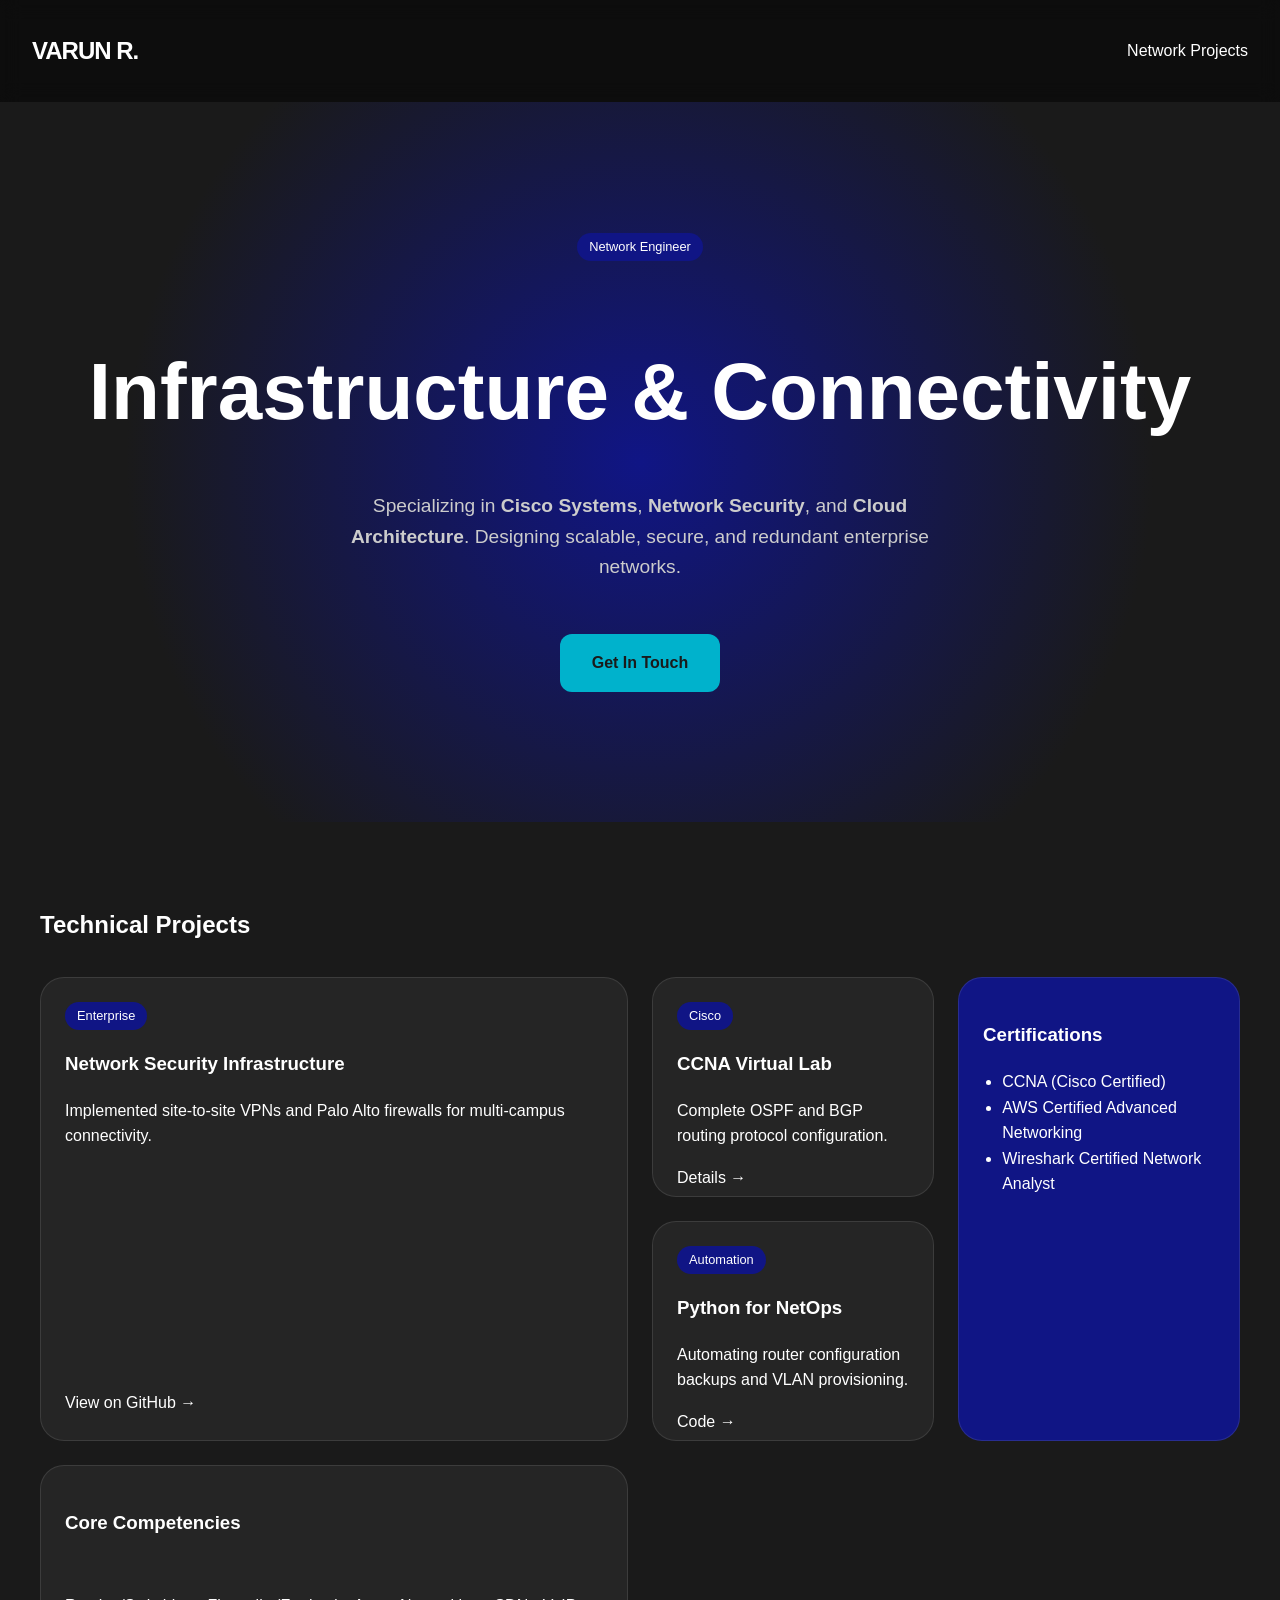
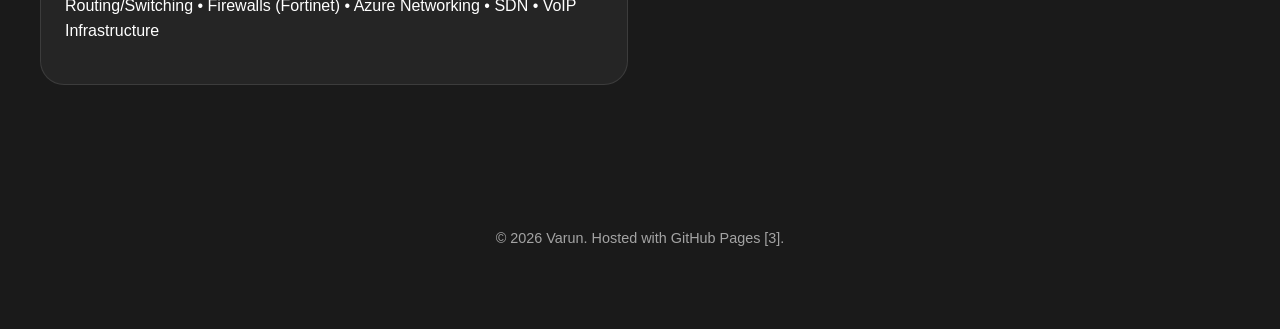
==== index.html @ aebe74b0 "Revamp index.html with optimized layout and styles Refactor index.html for improved structure and st" ====
<!DOCTYPE html>
<html lang="en">
<head>
    <meta charset="UTF-8">
    <meta name="viewport" content="width=device-width, initial-scale=1.0">
    <title>Varun | Network Engineer Portfolio</title>
    <!-- Speed Optimization: CSS is inlined for mandatory sub-2-second loading [5] -->
    <style>
        /* 60-30-10 Rule Implementation [6, 7] */
        :root {
            --primary-bg: #1a1a1a;    /* 60% Base: Dark Charcoal Gray [7] */
            --secondary-ui: #101585;  /* 30% Structural: Professional Navy Blue [8] */
            --accent-color: #00b2cc;  /* 10% Accent: Electric Teal [9] */
            --text-main: #ffffff;
            --glass-effect: rgba(255, 255, 255, 0.05);
        }

        body {
            margin: 0;
            font-family: 'Inter', -apple-system, sans-serif; /* Expressive Minimalism [10] */
            background-color: var(--primary-bg);
            color: var(--text-main);
            line-height: 1.6;
        }

        /* Identity Block & Navigation [11, 12] */
        header {
            padding: 2rem;
            display: flex;
            justify-content: space-between;
            align-items: center;
            background: rgba(0,0,0,0.5);
            backdrop-filter: blur(10px); /* Glassmorphism Effect [10] */
            position: sticky;
            top: 0;
            z-index: 1000;
        }

        .logo { font-weight: 800; font-size: 1.5rem; letter-spacing: -1px; }

        /* Full Height Homepage Hero [12, 13] */
        .hero {
            height: 80vh;
            display: flex;
            flex-direction: column;
            justify-content: center;
            align-items: center;
            text-align: center;
            padding: 0 1rem;
            background: radial-gradient(circle at center, #101585 0%, #1a1a1a 70%); /* Depth & Volume [14] */
        }

        .hero h1 { 
            font-size: clamp(2.5rem, 8vw, 5rem); /* Fluid Typography [15] */
            margin-bottom: 1rem;
        }

        .hero p { 
            font-size: 1.2rem; 
            color: #ccc; 
            max-width: 600px;
        }

        /* Bento Grid Section [10, 16] */
        .projects-section { padding: 4rem 2rem; max-width: 1200px; margin: auto; }
        
        .bento-grid {
            display: grid;
            grid-template-columns: repeat(4, 1fr); /* Grid System [13, 17] */
            grid-auto-rows: 220px;
            gap: 1.5rem; /* White Space Breathing Room [18] */
        }

        .bento-card {
            background: var(--glass-effect);
            border: 1px solid rgba(255,255,255,0.1);
            border-radius: 24px; /* Rounded Corners for 2026 Style [19, 20] */
            padding: 1.5rem;
            transition: all 0.3s ease; /* Micro-Animations [13] */
            display: flex;
            flex-direction: column;
            justify-content: space-between;
            text-decoration: none;
            color: inherit;
        }

        .bento-card:hover {
            transform: translateY(-10px); /* Hover Polish [21] */
            border-color: var(--accent-color);
            background: rgba(255,255,255,0.1);
        }

        /* Responsive Spanning Logic [22] */
        .large { grid-column: span 2; grid-row: span 2; }
        .tall { grid-row: span 2; }

        .tag {
            background: var(--secondary-ui);
            color: white;
            padding: 4px 12px;
            border-radius: 50px;
            font-size: 0.8rem;
            width: fit-content;
        }

        .btn-accent {
            margin-top: 2rem;
            background: var(--accent-color);
            color: var(--primary-bg);
            padding: 1rem 2rem;
            border-radius: 12px;
            text-decoration: none;
            font-weight: bold;
        }

        /* Responsive: Stacks on mobile [22, 23] */
        @media (max-width: 900px) {
            .bento-grid { grid-template-columns: repeat(2, 1fr); }
        }
        @media (max-width: 600px) {
            .bento-grid { grid-template-columns: 1fr; grid-auto-rows: auto; }
            .large, .tall { grid-column: span 1; grid-row: span 1; }
        }
    </style>
</head>
<body>

    <header>
        <div class="logo">VARUN R.</div>
        <nav>
            <!-- Descriptive Link Text for SEO [24, 25] -->
            <a href="#projects" style="color: white; text-decoration: none;">Network Projects</a>
        </nav>
    </header>

    <section class="hero">
        <div class="tag">Network Engineer</div>
        <h1>Infrastructure & Connectivity</h1>
        <p>Specializing in <strong>Cisco Systems</strong>, <strong>Network Security</strong>, and <strong>Cloud Architecture</strong>. Designing scalable, secure, and redundant enterprise networks.</p>
        <a href="mailto:your-email@example.com" class="btn-accent">Get In Touch</a>
    </section>

    <section class="projects-section" id="projects">
        <h2 style="margin-bottom: 2rem;">Technical Projects</h2>
        <div class="bento-grid">
            
            <!-- Large Hero Card: Most Important Work [26] -->
            <a href="https://github.com/Varun-r19" class="bento-card large">
                <div>
                    <div class="tag">Enterprise</div>
                    <h3>Network Security Infrastructure</h3>
                    <p>Implemented site-to-site VPNs and Palo Alto firewalls for multi-campus connectivity.</p>
                </div>
                <span>View on GitHub &rarr;</span>
            </a>

            <!-- Standard Card -->
            <a href="https://github.com/Varun-r19" class="bento-card">
                <div>
                    <div class="tag">Cisco</div>
                    <h3>CCNA Virtual Lab</h3>
                    <p>Complete OSPF and BGP routing protocol configuration.</p>
                </div>
                <span>Details &rarr;</span>
            </a>

            <!-- Tall Card: Certifications [27] -->
            <div class="bento-card tall" style="background: var(--secondary-ui);">
                <div>
                    <h3>Certifications</h3>
                    <ul style="padding-left: 1.2rem;">
                        <li>CCNA (Cisco Certified)</li>
                        <li>AWS Certified Advanced Networking</li>
                        <li>Wireshark Certified Network Analyst</li>
                    </ul>
                </div>
            </div>

            <!-- Standard Card -->
            <a href="https://github.com/Varun-r19" class="bento-card">
                <div>
                    <div class="tag">Automation</div>
                    <h3>Python for NetOps</h3>
                    <p>Automating router configuration backups and VLAN provisioning.</p>
                </div>
                <span>Code &rarr;</span>
            </a>

            <!-- Small Card -->
            <div class="bento-card" style="grid-column: span 2;">
                <h3>Core Competencies</h3>
                <p>Routing/Switching • Firewalls (Fortinet) • Azure Networking • SDN • VoIP Infrastructure</p>
            </div>

        </div>
    </section>

    <!-- Footer with Copyright and GitHub [28] -->
    <footer style="text-align: center; padding: 4rem; opacity: 0.6; font-size: 0.9rem;">
        <p>&copy; 2026 Varun. Hosted with GitHub Pages [3].</p>
    </footer>

</body>
</html>
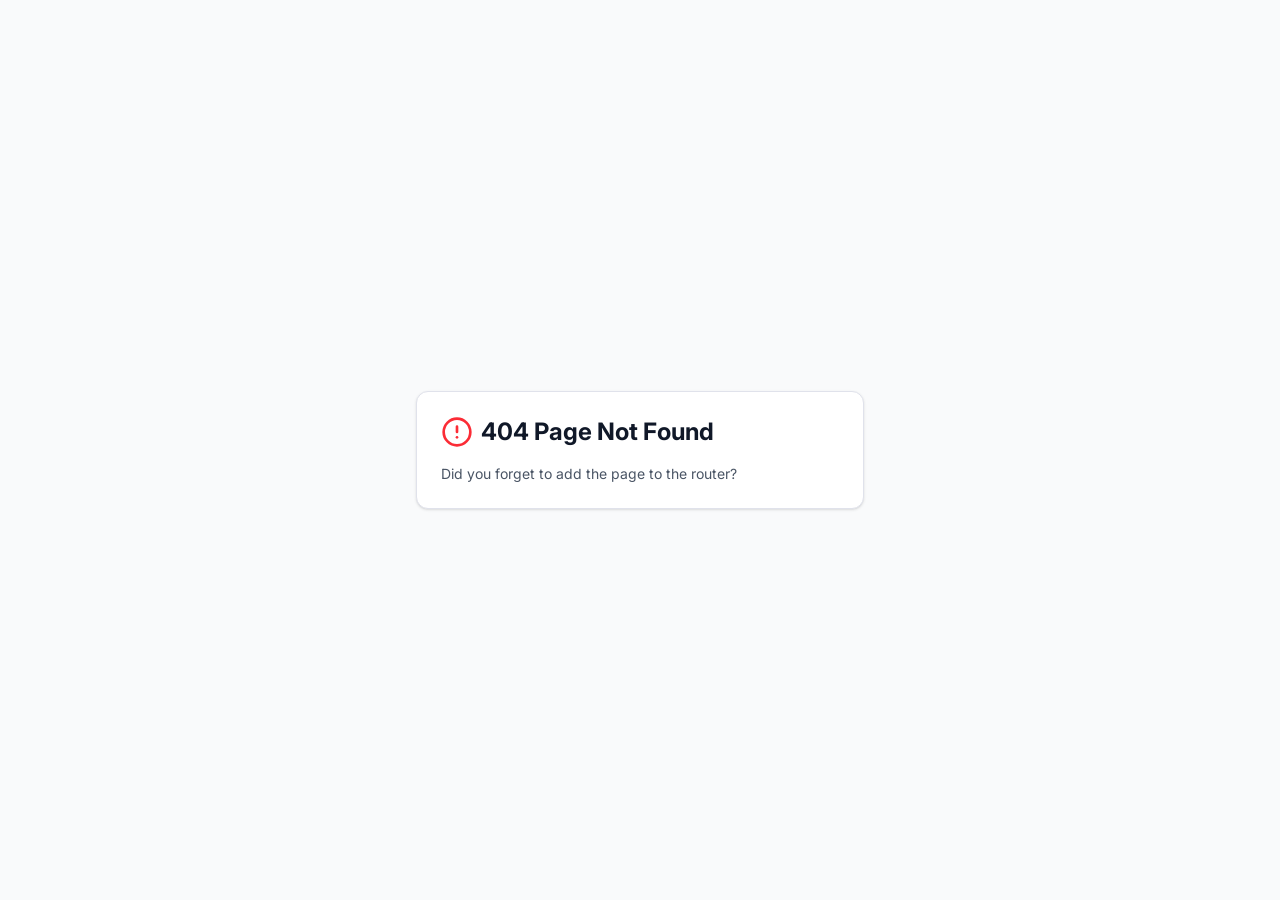
==== commit 11ae5a23: "Add files via upload" ====
--- a/index.html
+++ b/index.html
@@ -1,204 +1,25 @@
 <!DOCTYPE html>
 <html lang="en">
-<head>
-    <meta charset="UTF-8">
-    <meta name="viewport" content="width=device-width, initial-scale=1.0">
-    <title>Varun | Network Engineer Portfolio</title>
-    <!-- Speed Optimization: CSS is inlined for mandatory sub-2-second loading [5] -->
-    <style>
-        /* 60-30-10 Rule Implementation [6, 7] */
-        :root {
-            --primary-bg: #1a1a1a;    /* 60% Base: Dark Charcoal Gray [7] */
-            --secondary-ui: #101585;  /* 30% Structural: Professional Navy Blue [8] */
-            --accent-color: #00b2cc;  /* 10% Accent: Electric Teal [9] */
-            --text-main: #ffffff;
-            --glass-effect: rgba(255, 255, 255, 0.05);
-        }
-
-        body {
-            margin: 0;
-            font-family: 'Inter', -apple-system, sans-serif; /* Expressive Minimalism [10] */
-            background-color: var(--primary-bg);
-            color: var(--text-main);
-            line-height: 1.6;
-        }
-
-        /* Identity Block & Navigation [11, 12] */
-        header {
-            padding: 2rem;
-            display: flex;
-            justify-content: space-between;
-            align-items: center;
-            background: rgba(0,0,0,0.5);
-            backdrop-filter: blur(10px); /* Glassmorphism Effect [10] */
-            position: sticky;
-            top: 0;
-            z-index: 1000;
-        }
-
-        .logo { font-weight: 800; font-size: 1.5rem; letter-spacing: -1px; }
-
-        /* Full Height Homepage Hero [12, 13] */
-        .hero {
-            height: 80vh;
-            display: flex;
-            flex-direction: column;
-            justify-content: center;
-            align-items: center;
-            text-align: center;
-            padding: 0 1rem;
-            background: radial-gradient(circle at center, #101585 0%, #1a1a1a 70%); /* Depth & Volume [14] */
-        }
-
-        .hero h1 { 
-            font-size: clamp(2.5rem, 8vw, 5rem); /* Fluid Typography [15] */
-            margin-bottom: 1rem;
-        }
-
-        .hero p { 
-            font-size: 1.2rem; 
-            color: #ccc; 
-            max-width: 600px;
-        }
-
-        /* Bento Grid Section [10, 16] */
-        .projects-section { padding: 4rem 2rem; max-width: 1200px; margin: auto; }
-        
-        .bento-grid {
-            display: grid;
-            grid-template-columns: repeat(4, 1fr); /* Grid System [13, 17] */
-            grid-auto-rows: 220px;
-            gap: 1.5rem; /* White Space Breathing Room [18] */
-        }
-
-        .bento-card {
-            background: var(--glass-effect);
-            border: 1px solid rgba(255,255,255,0.1);
-            border-radius: 24px; /* Rounded Corners for 2026 Style [19, 20] */
-            padding: 1.5rem;
-            transition: all 0.3s ease; /* Micro-Animations [13] */
-            display: flex;
-            flex-direction: column;
-            justify-content: space-between;
-            text-decoration: none;
-            color: inherit;
-        }
-
-        .bento-card:hover {
-            transform: translateY(-10px); /* Hover Polish [21] */
-            border-color: var(--accent-color);
-            background: rgba(255,255,255,0.1);
-        }
-
-        /* Responsive Spanning Logic [22] */
-        .large { grid-column: span 2; grid-row: span 2; }
-        .tall { grid-row: span 2; }
-
-        .tag {
-            background: var(--secondary-ui);
-            color: white;
-            padding: 4px 12px;
-            border-radius: 50px;
-            font-size: 0.8rem;
-            width: fit-content;
-        }
-
-        .btn-accent {
-            margin-top: 2rem;
-            background: var(--accent-color);
-            color: var(--primary-bg);
-            padding: 1rem 2rem;
-            border-radius: 12px;
-            text-decoration: none;
-            font-weight: bold;
-        }
-
-        /* Responsive: Stacks on mobile [22, 23] */
-        @media (max-width: 900px) {
-            .bento-grid { grid-template-columns: repeat(2, 1fr); }
-        }
-        @media (max-width: 600px) {
-            .bento-grid { grid-template-columns: 1fr; grid-auto-rows: auto; }
-            .large, .tall { grid-column: span 1; grid-row: span 1; }
-        }
-    </style>
-</head>
-<body>
-
-    <header>
-        <div class="logo">VARUN R.</div>
-        <nav>
-            <!-- Descriptive Link Text for SEO [24, 25] -->
-            <a href="#projects" style="color: white; text-decoration: none;">Network Projects</a>
-        </nav>
-    </header>
-
-    <section class="hero">
-        <div class="tag">Network Engineer</div>
-        <h1>Infrastructure & Connectivity</h1>
-        <p>Specializing in <strong>Cisco Systems</strong>, <strong>Network Security</strong>, and <strong>Cloud Architecture</strong>. Designing scalable, secure, and redundant enterprise networks.</p>
-        <a href="mailto:your-email@example.com" class="btn-accent">Get In Touch</a>
-    </section>
-
-    <section class="projects-section" id="projects">
-        <h2 style="margin-bottom: 2rem;">Technical Projects</h2>
-        <div class="bento-grid">
-            
-            <!-- Large Hero Card: Most Important Work [26] -->
-            <a href="https://github.com/Varun-r19" class="bento-card large">
-                <div>
-                    <div class="tag">Enterprise</div>
-                    <h3>Network Security Infrastructure</h3>
-                    <p>Implemented site-to-site VPNs and Palo Alto firewalls for multi-campus connectivity.</p>
-                </div>
-                <span>View on GitHub &rarr;</span>
-            </a>
-
-            <!-- Standard Card -->
-            <a href="https://github.com/Varun-r19" class="bento-card">
-                <div>
-                    <div class="tag">Cisco</div>
-                    <h3>CCNA Virtual Lab</h3>
-                    <p>Complete OSPF and BGP routing protocol configuration.</p>
-                </div>
-                <span>Details &rarr;</span>
-            </a>
-
-            <!-- Tall Card: Certifications [27] -->
-            <div class="bento-card tall" style="background: var(--secondary-ui);">
-                <div>
-                    <h3>Certifications</h3>
-                    <ul style="padding-left: 1.2rem;">
-                        <li>CCNA (Cisco Certified)</li>
-                        <li>AWS Certified Advanced Networking</li>
-                        <li>Wireshark Certified Network Analyst</li>
-                    </ul>
-                </div>
-            </div>
-
-            <!-- Standard Card -->
-            <a href="https://github.com/Varun-r19" class="bento-card">
-                <div>
-                    <div class="tag">Automation</div>
-                    <h3>Python for NetOps</h3>
-                    <p>Automating router configuration backups and VLAN provisioning.</p>
-                </div>
-                <span>Code &rarr;</span>
-            </a>
-
-            <!-- Small Card -->
-            <div class="bento-card" style="grid-column: span 2;">
-                <h3>Core Competencies</h3>
-                <p>Routing/Switching • Firewalls (Fortinet) • Azure Networking • SDN • VoIP Infrastructure</p>
-            </div>
-
-        </div>
-    </section>
-
-    <!-- Footer with Copyright and GitHub [28] -->
-    <footer style="text-align: center; padding: 4rem; opacity: 0.6; font-size: 0.9rem;">
-        <p>&copy; 2026 Varun. Hosted with GitHub Pages [3].</p>
-    </footer>
-
-</body>
+  <head>
+    <meta charset="UTF-8" />
+    <meta name="viewport" content="width=device-width, initial-scale=1.0, maximum-scale=1" />
+    <title>Varun R - Portfolio</title>
+    <meta name="description" content="Varun R - Portfolio — built on Replit. Update this description to reflect the app." />
+    <meta name="robots" content="index, follow" />
+    <meta property="og:title" content="Varun R - Portfolio" />
+    <meta property="og:description" content="Varun R - Portfolio — built on Replit. Update this description to reflect the app." />
+    <meta property="og:type" content="website" />
+    <meta name="twitter:card" content="summary_large_image" />
+    <meta name="twitter:title" content="Varun R - Portfolio" />
+    <meta name="twitter:description" content="Varun R - Portfolio — built on Replit. Update this description to reflect the app." />
+    <link rel="icon" type="image/svg+xml" href="/favicon.svg" />
+    <link rel="preconnect" href="https://fonts.googleapis.com">
+    <link rel="preconnect" href="https://fonts.gstatic.com" crossorigin>
+    <link href="https://fonts.googleapis.com/css2?family=Inter:wght@400;500;600;700&display=swap" rel="stylesheet">
+    <script type="module" crossorigin src="/assets/index-DoRgWYWH.js"></script>
+    <link rel="stylesheet" crossorigin href="/assets/index-vwse1WNl.css">
+  </head>
+  <body>
+    <div id="root"></div>
+  </body>
 </html>
--- a/assets/index-vwse1WNl.css
+++ b/assets/index-vwse1WNl.css
@@ -0,0 +1 @@
+@layer properties{@supports (((-webkit-hyphens:none)) and (not (margin-trim:inline))) or ((-moz-orient:inline) and (not (color:rgb(from red r g b)))){*,:before,:after,::backdrop{--tw-translate-x:0;--tw-translate-y:0;--tw-translate-z:0;--tw-rotate-x:initial;--tw-rotate-y:initial;--tw-rotate-z:initial;--tw-skew-x:initial;--tw-skew-y:initial;--tw-space-y-reverse:0;--tw-space-x-reverse:0;--tw-border-style:solid;--tw-gradient-position:initial;--tw-gradient-from:#0000;--tw-gradient-via:#0000;--tw-gradient-to:#0000;--tw-gradient-stops:initial;--tw-gradient-via-stops:initial;--tw-gradient-from-position:0%;--tw-gradient-via-position:50%;--tw-gradient-to-position:100%;--tw-leading:initial;--tw-font-weight:initial;--tw-tracking:initial;--tw-ordinal:initial;--tw-slashed-zero:initial;--tw-numeric-figure:initial;--tw-numeric-spacing:initial;--tw-numeric-fraction:initial;--tw-shadow:0 0 #0000;--tw-shadow-color:initial;--tw-shadow-alpha:100%;--tw-inset-shadow:0 0 #0000;--tw-inset-shadow-color:initial;--tw-inset-shadow-alpha:100%;--tw-ring-color:initial;--tw-ring-shadow:0 0 #0000;--tw-inset-ring-color:initial;--tw-inset-ring-shadow:0 0 #0000;--tw-ring-inset:initial;--tw-ring-offset-width:0px;--tw-ring-offset-color:#fff;--tw-ring-offset-shadow:0 0 #0000;--tw-outline-style:solid;--tw-blur:initial;--tw-brightness:initial;--tw-contrast:initial;--tw-grayscale:initial;--tw-hue-rotate:initial;--tw-invert:initial;--tw-opacity:initial;--tw-saturate:initial;--tw-sepia:initial;--tw-drop-shadow:initial;--tw-drop-shadow-color:initial;--tw-drop-shadow-alpha:100%;--tw-drop-shadow-size:initial;--tw-backdrop-blur:initial;--tw-backdrop-brightness:initial;--tw-backdrop-contrast:initial;--tw-backdrop-grayscale:initial;--tw-backdrop-hue-rotate:initial;--tw-backdrop-invert:initial;--tw-backdrop-opacity:initial;--tw-backdrop-saturate:initial;--tw-backdrop-sepia:initial;--tw-duration:initial;--tw-ease:initial;--tw-content:"";--tw-animation-delay:0s;--tw-animation-direction:normal;--tw-animation-duration:initial;--tw-animation-fill-mode:none;--tw-animation-iteration-count:1;--tw-enter-blur:0;--tw-enter-opacity:1;--tw-enter-rotate:0;--tw-enter-scale:1;--tw-enter-translate-x:0;--tw-enter-translate-y:0;--tw-exit-blur:0;--tw-exit-opacity:1;--tw-exit-rotate:0;--tw-exit-scale:1;--tw-exit-translate-x:0;--tw-exit-translate-y:0}}}@layer theme{:root,:host{--color-red-50:oklch(97.1% .013 17.38);--color-red-300:oklch(80.8% .114 19.571);--color-red-400:oklch(70.4% .191 22.216);--color-red-500:oklch(63.7% .237 25.331);--color-red-600:oklch(57.7% .245 27.325);--color-gray-50:oklch(98.5% .002 247.839);--color-gray-600:oklch(44.6% .03 256.802);--color-gray-900:oklch(21% .034 264.665);--color-black:#000;--color-white:#fff;--spacing:.25rem;--container-sm:24rem;--container-md:28rem;--container-lg:32rem;--container-2xl:42rem;--container-5xl:64rem;--text-xs:.75rem;--text-xs--line-height:calc(1 / .75);--text-sm:.875rem;--text-sm--line-height:calc(1.25 / .875);--text-base:1rem;--text-base--line-height: 1.5 ;--text-lg:1.125rem;--text-lg--line-height:calc(1.75 / 1.125);--text-xl:1.25rem;--text-xl--line-height:calc(1.75 / 1.25);--text-2xl:1.5rem;--text-2xl--line-height:calc(2 / 1.5);--text-3xl:1.875rem;--text-3xl--line-height: 1.2 ;--text-5xl:3rem;--text-5xl--line-height:1;--text-7xl:4.5rem;--text-7xl--line-height:1;--font-weight-light:300;--font-weight-normal:400;--font-weight-medium:500;--font-weight-semibold:600;--font-weight-bold:700;--tracking-tight:-.025em;--tracking-widest:.1em;--leading-tight:1.25;--leading-snug:1.375;--leading-normal:1.5;--leading-relaxed:1.625;--radius-2xl:1rem;--radius-3xl:1.5rem;--ease-in-out:cubic-bezier(.4, 0, .2, 1);--animate-spin:spin 1s linear infinite;--animate-pulse:pulse 2s cubic-bezier(.4, 0, .6, 1) infinite;--blur-sm:8px;--blur-xl:24px;--blur-2xl:40px;--aspect-video:16 / 9;--default-transition-duration:.15s;--default-transition-timing-function:cubic-bezier(.4, 0, .2, 1);--default-font-family:var(--app-font-sans);--default-mono-font-family:var(--app-font-mono);--color-background:hsl(var(--background));--color-border:hsl(var(--border))}}@layer base{*,:after,:before,::backdrop{box-sizing:border-box;border:0 solid;margin:0;padding:0}::file-selector-button{box-sizing:border-box;border:0 solid;margin:0;padding:0}html,:host{-webkit-text-size-adjust:100%;tab-size:4;line-height:1.5;font-family:var(--default-font-family,ui-sans-serif, system-ui, sans-serif, "Apple Color Emoji", "Segoe UI Emoji", "Segoe UI Symbol", "Noto Color Emoji");font-feature-settings:var(--default-font-feature-settings,normal);font-variation-settings:var(--default-font-variation-settings,normal);-webkit-tap-highlight-color:transparent}hr{height:0;color:inherit;border-top-width:1px}abbr:where([title]){-webkit-text-decoration:underline dotted;text-decoration:underline dotted}h1,h2,h3,h4,h5,h6{font-size:inherit;font-weight:inherit}a{color:inherit;-webkit-text-decoration:inherit;text-decoration:inherit}b,strong{font-weight:bolder}code,kbd,samp,pre{font-family:var(--default-mono-font-family,ui-monospace, SFMono-Regular, Menlo, Monaco, Consolas, "Liberation Mono", "Courier New", monospace);font-feature-settings:var(--default-mono-font-feature-settings,normal);font-variation-settings:var(--default-mono-font-variation-settings,normal);font-size:1em}small{font-size:80%}sub,sup{vertical-align:baseline;font-size:75%;line-height:0;position:relative}sub{bottom:-.25em}sup{top:-.5em}table{text-indent:0;border-color:inherit;border-collapse:collapse}:-moz-focusring{outline:auto}progress{vertical-align:baseline}summary{display:list-item}ol,ul,menu{list-style:none}img,svg,video,canvas,audio,iframe,embed,object{vertical-align:middle;display:block}img,video{max-width:100%;height:auto}button,input,select,optgroup,textarea{font:inherit;font-feature-settings:inherit;font-variation-settings:inherit;letter-spacing:inherit;color:inherit;opacity:1;background-color:#0000;border-radius:0}::file-selector-button{font:inherit;font-feature-settings:inherit;font-variation-settings:inherit;letter-spacing:inherit;color:inherit;opacity:1;background-color:#0000;border-radius:0}:where(select:is([multiple],[size])) optgroup{font-weight:bolder}:where(select:is([multiple],[size])) optgroup option{padding-inline-start:20px}::file-selector-button{margin-inline-end:4px}::placeholder{opacity:1}@supports (not ((-webkit-appearance:-apple-pay-button))) or (contain-intrinsic-size:1px){::placeholder{color:currentColor}@supports (color:color-mix(in lab,red,red)){::placeholder{color:color-mix(in oklab,currentcolor 50%,transparent)}}}textarea{resize:vertical}::-webkit-search-decoration{-webkit-appearance:none}::-webkit-date-and-time-value{min-height:1lh;text-align:inherit}::-webkit-datetime-edit{display:inline-flex}::-webkit-datetime-edit-fields-wrapper{padding:0}::-webkit-datetime-edit{padding-block:0}::-webkit-datetime-edit-year-field{padding-block:0}::-webkit-datetime-edit-month-field{padding-block:0}::-webkit-datetime-edit-day-field{padding-block:0}::-webkit-datetime-edit-hour-field{padding-block:0}::-webkit-datetime-edit-minute-field{padding-block:0}::-webkit-datetime-edit-second-field{padding-block:0}::-webkit-datetime-edit-millisecond-field{padding-block:0}::-webkit-datetime-edit-meridiem-field{padding-block:0}::-webkit-calendar-picker-indicator{line-height:1}:-moz-ui-invalid{box-shadow:none}button,input:where([type=button],[type=reset],[type=submit]){appearance:button}::file-selector-button{appearance:button}::-webkit-inner-spin-button{height:auto}::-webkit-outer-spin-button{height:auto}[hidden]:where(:not([hidden=until-found])){display:none!important}*{border-color:hsl(var(--border))}body{background-color:hsl(var(--background));font-family:var(--app-font-sans);color:hsl(var(--foreground));-webkit-font-smoothing:antialiased;-moz-osx-font-smoothing:grayscale}}@layer components;@layer utilities{.\@container\/field-group{container:field-group/inline-size}.pointer-events-auto{pointer-events:auto}.pointer-events-none{pointer-events:none}.invisible{visibility:hidden}.sr-only{clip-path:inset(50%);white-space:nowrap;border-width:0;width:1px;height:1px;margin:-1px;padding:0;position:absolute;overflow:hidden}.absolute{position:absolute}.fixed{position:fixed}.relative{position:relative}.static{position:static}.inset-0{inset:calc(var(--spacing) * 0)}.inset-x-0{inset-inline:calc(var(--spacing) * 0)}.inset-y-0{inset-block:calc(var(--spacing) * 0)}.-top-12{top:calc(var(--spacing) * -12)}.top-0{top:calc(var(--spacing) * 0)}.top-1\.5{top:calc(var(--spacing) * 1.5)}.top-1\/2{top:50%}.top-2{top:calc(var(--spacing) * 2)}.top-3\.5{top:calc(var(--spacing) * 3.5)}.top-4{top:calc(var(--spacing) * 4)}.top-\[1px\]{top:1px}.top-\[50\%\]{top:50%}.top-\[60\%\]{top:60%}.top-full{top:100%}.-right-12{right:calc(var(--spacing) * -12)}.right-0{right:calc(var(--spacing) * 0)}.right-1{right:calc(var(--spacing) * 1)}.right-2{right:calc(var(--spacing) * 2)}.right-3{right:calc(var(--spacing) * 3)}.right-4{right:calc(var(--spacing) * 4)}.-bottom-12{bottom:calc(var(--spacing) * -12)}.bottom-0{bottom:calc(var(--spacing) * 0)}.-left-12{left:calc(var(--spacing) * -12)}.left-0{left:calc(var(--spacing) * 0)}.left-1\/2{left:50%}.left-2{left:calc(var(--spacing) * 2)}.left-\[50\%\]{left:50%}.z-10{z-index:10}.z-20{z-index:20}.z-50{z-index:50}.z-\[1\]{z-index:1}.z-\[100\]{z-index:100}.order-first{order:-9999}.order-last{order:9999}.\!m-0{margin:calc(var(--spacing) * 0)!important}.-mx-1{margin-inline:calc(var(--spacing) * -1)}.mx-2{margin-inline:calc(var(--spacing) * 2)}.mx-3\.5{margin-inline:calc(var(--spacing) * 3.5)}.mx-4{margin-inline:calc(var(--spacing) * 4)}.mx-auto{margin-inline:auto}.-my-2{margin-block:calc(var(--spacing) * -2)}.my-0{margin-block:calc(var(--spacing) * 0)}.my-0\.5{margin-block:calc(var(--spacing) * .5)}.my-1{margin-block:calc(var(--spacing) * 1)}.-mt-4{margin-top:calc(var(--spacing) * -4)}.mt-1\.5{margin-top:calc(var(--spacing) * 1.5)}.mt-2{margin-top:calc(var(--spacing) * 2)}.mt-4{margin-top:calc(var(--spacing) * 4)}.mt-12{margin-top:calc(var(--spacing) * 12)}.mt-24{margin-top:calc(var(--spacing) * 24)}.mt-auto{margin-top:auto}.mr-2{margin-right:calc(var(--spacing) * 2)}.mb-1{margin-bottom:calc(var(--spacing) * 1)}.mb-2{margin-bottom:calc(var(--spacing) * 2)}.mb-3{margin-bottom:calc(var(--spacing) * 3)}.mb-4{margin-bottom:calc(var(--spacing) * 4)}.mb-6{margin-bottom:calc(var(--spacing) * 6)}.mb-8{margin-bottom:calc(var(--spacing) * 8)}.mb-12{margin-bottom:calc(var(--spacing) * 12)}.-ml-4{margin-left:calc(var(--spacing) * -4)}.ml-1{margin-left:calc(var(--spacing) * 1)}.ml-4{margin-left:calc(var(--spacing) * 4)}.ml-auto{margin-left:auto}.line-clamp-2{-webkit-line-clamp:2;-webkit-box-orient:vertical;display:-webkit-box;overflow:hidden}.block{display:block}.flex{display:flex}.grid{display:grid}.hidden{display:none}.inline-flex{display:inline-flex}.table{display:table}.aspect-square{aspect-ratio:1}.aspect-video{aspect-ratio:var(--aspect-video)}.size-4{width:calc(var(--spacing) * 4);height:calc(var(--spacing) * 4)}.size-6{width:calc(var(--spacing) * 6);height:calc(var(--spacing) * 6)}.size-8{width:calc(var(--spacing) * 8);height:calc(var(--spacing) * 8)}.size-10{width:calc(var(--spacing) * 10);height:calc(var(--spacing) * 10)}.size-\[--cell-size\]{width:--cell-size;height:--cell-size}.h-1{height:calc(var(--spacing) * 1)}.h-1\.5{height:calc(var(--spacing) * 1.5)}.h-2{height:calc(var(--spacing) * 2)}.h-2\.5{height:calc(var(--spacing) * 2.5)}.h-3{height:calc(var(--spacing) * 3)}.h-3\.5{height:calc(var(--spacing) * 3.5)}.h-4{height:calc(var(--spacing) * 4)}.h-5{height:calc(var(--spacing) * 5)}.h-6{height:calc(var(--spacing) * 6)}.h-7{height:calc(var(--spacing) * 7)}.h-8{height:calc(var(--spacing) * 8)}.h-9{height:calc(var(--spacing) * 9)}.h-10{height:calc(var(--spacing) * 10)}.h-12{height:calc(var(--spacing) * 12)}.h-48{height:calc(var(--spacing) * 48)}.h-\[--cell-size\]{height:--cell-size}.h-\[1px\]{height:1px}.h-\[400px\]{height:400px}.h-\[600px\]{height:600px}.h-\[800px\]{height:800px}.h-\[var\(--radix-navigation-menu-viewport-height\)\]{height:var(--radix-navigation-menu-viewport-height)}.h-\[var\(--radix-select-trigger-height\)\]{height:var(--radix-select-trigger-height)}.h-auto{height:auto}.h-full{height:100%}.h-px{height:1px}.h-svh{height:100svh}.max-h-\[--radix-context-menu-content-available-height\]{max-height:--radix-context-menu-content-available-height}.max-h-\[--radix-select-content-available-height\]{max-height:--radix-select-content-available-height}.max-h-\[300px\]{max-height:300px}.max-h-\[var\(--radix-dropdown-menu-content-available-height\)\]{max-height:var(--radix-dropdown-menu-content-available-height)}.max-h-screen{max-height:100vh}.min-h-0{min-height:calc(var(--spacing) * 0)}.min-h-8{min-height:calc(var(--spacing) * 8)}.min-h-9{min-height:calc(var(--spacing) * 9)}.min-h-10{min-height:calc(var(--spacing) * 10)}.min-h-\[60px\]{min-height:60px}.min-h-\[90vh\]{min-height:90vh}.min-h-screen{min-height:100vh}.min-h-svh{min-height:100svh}.w-0{width:calc(var(--spacing) * 0)}.w-1{width:calc(var(--spacing) * 1)}.w-2{width:calc(var(--spacing) * 2)}.w-2\.5{width:calc(var(--spacing) * 2.5)}.w-3{width:calc(var(--spacing) * 3)}.w-3\.5{width:calc(var(--spacing) * 3.5)}.w-3\/4{width:75%}.w-4{width:calc(var(--spacing) * 4)}.w-5{width:calc(var(--spacing) * 5)}.w-5\/6{width:83.3333%}.w-6{width:calc(var(--spacing) * 6)}.w-7{width:calc(var(--spacing) * 7)}.w-8{width:calc(var(--spacing) * 8)}.w-9{width:calc(var(--spacing) * 9)}.w-10{width:calc(var(--spacing) * 10)}.w-12{width:calc(var(--spacing) * 12)}.w-20{width:calc(var(--spacing) * 20)}.w-48{width:calc(var(--spacing) * 48)}.w-64{width:calc(var(--spacing) * 64)}.w-72{width:calc(var(--spacing) * 72)}.w-\[--cell-size\]{width:--cell-size}.w-\[1px\]{width:1px}.w-\[100px\]{width:100px}.w-\[400px\]{width:400px}.w-\[600px\]{width:600px}.w-\[800px\]{width:800px}.w-\[var\(--sidebar-width\)\]{width:var(--sidebar-width)}.w-auto{width:auto}.w-fit{width:fit-content}.w-full{width:100%}.w-max{width:max-content}.w-px{width:1px}.max-w-2xl{max-width:var(--container-2xl)}.max-w-5xl{max-width:var(--container-5xl)}.max-w-\[var\(--skeleton-width\)\]{max-width:var(--skeleton-width)}.max-w-lg{max-width:var(--container-lg)}.max-w-max{max-width:max-content}.max-w-md{max-width:var(--container-md)}.max-w-sm{max-width:var(--container-sm)}.min-w-0{min-width:calc(var(--spacing) * 0)}.min-w-5{min-width:calc(var(--spacing) * 5)}.min-w-8{min-width:calc(var(--spacing) * 8)}.min-w-9{min-width:calc(var(--spacing) * 9)}.min-w-10{min-width:calc(var(--spacing) * 10)}.min-w-\[--cell-size\]{min-width:--cell-size}.min-w-\[8rem\]{min-width:8rem}.min-w-\[12rem\]{min-width:12rem}.min-w-\[var\(--radix-select-trigger-width\)\]{min-width:var(--radix-select-trigger-width)}.flex-1{flex:1}.shrink-0{flex-shrink:0}.grow{flex-grow:1}.grow-0{flex-grow:0}.basis-full{flex-basis:100%}.caption-bottom{caption-side:bottom}.border-collapse{border-collapse:collapse}.origin-\[--radix-context-menu-content-transform-origin\]{transform-origin:--radix-context-menu-content-transform-origin}.origin-\[--radix-dropdown-menu-content-transform-origin\]{transform-origin:--radix-dropdown-menu-content-transform-origin}.origin-\[--radix-hover-card-content-transform-origin\]{transform-origin:--radix-hover-card-content-transform-origin}.origin-\[--radix-menubar-content-transform-origin\]{transform-origin:--radix-menubar-content-transform-origin}.origin-\[--radix-popover-content-transform-origin\]{transform-origin:--radix-popover-content-transform-origin}.origin-\[--radix-select-content-transform-origin\]{transform-origin:--radix-select-content-transform-origin}.origin-\[--radix-tooltip-content-transform-origin\]{transform-origin:--radix-tooltip-content-transform-origin}.-translate-x-1\/2{--tw-translate-x: -50% ;translate:var(--tw-translate-x) var(--tw-translate-y)}.-translate-x-px{--tw-translate-x:-1px;translate:var(--tw-translate-x) var(--tw-translate-y)}.translate-x-\[-50\%\]{--tw-translate-x:-50%;translate:var(--tw-translate-x) var(--tw-translate-y)}.translate-x-px{--tw-translate-x:1px;translate:var(--tw-translate-x) var(--tw-translate-y)}.-translate-y-1\/2{--tw-translate-y: -50% ;translate:var(--tw-translate-x) var(--tw-translate-y)}.translate-y-\[-50\%\]{--tw-translate-y:-50%;translate:var(--tw-translate-x) var(--tw-translate-y)}.rotate-45{rotate:45deg}.rotate-90{rotate:90deg}.transform{transform:var(--tw-rotate-x,) var(--tw-rotate-y,) var(--tw-rotate-z,) var(--tw-skew-x,) var(--tw-skew-y,)}.animate-caret-blink{animation:1.25s ease-out infinite caret-blink}.animate-in{animation:enter var(--tw-animation-duration,var(--tw-duration,.15s))var(--tw-ease,ease)var(--tw-animation-delay,0s)var(--tw-animation-iteration-count,1)var(--tw-animation-direction,normal)var(--tw-animation-fill-mode,none)}.animate-pulse{animation:var(--animate-pulse)}.animate-spin{animation:var(--animate-spin)}.cursor-default{cursor:default}.cursor-pointer{cursor:pointer}.cursor-text{cursor:text}.touch-none{touch-action:none}.resize-none{resize:none}.list-disc{list-style-type:disc}.list-none{list-style-type:none}.grid-cols-1{grid-template-columns:repeat(1,minmax(0,1fr))}.flex-col{flex-direction:column}.flex-col-reverse{flex-direction:column-reverse}.flex-row{flex-direction:row}.flex-wrap{flex-wrap:wrap}.place-content-center{place-content:center}.items-center{align-items:center}.items-end{align-items:flex-end}.items-start{align-items:flex-start}.items-stretch{align-items:stretch}.justify-between{justify-content:space-between}.justify-center{justify-content:center}.justify-start{justify-content:flex-start}.gap-1{gap:calc(var(--spacing) * 1)}.gap-1\.5{gap:calc(var(--spacing) * 1.5)}.gap-2{gap:calc(var(--spacing) * 2)}.gap-2\.5{gap:calc(var(--spacing) * 2.5)}.gap-3{gap:calc(var(--spacing) * 3)}.gap-4{gap:calc(var(--spacing) * 4)}.gap-6{gap:calc(var(--spacing) * 6)}.gap-7{gap:calc(var(--spacing) * 7)}.gap-8{gap:calc(var(--spacing) * 8)}.gap-12{gap:calc(var(--spacing) * 12)}.gap-32{gap:calc(var(--spacing) * 32)}:where(.space-y-1\.5>:not(:last-child)){--tw-space-y-reverse:0;margin-block-start:calc(calc(var(--spacing) * 1.5) * var(--tw-space-y-reverse));margin-block-end:calc(calc(var(--spacing) * 1.5) * calc(1 - var(--tw-space-y-reverse)))}:where(.space-y-2>:not(:last-child)){--tw-space-y-reverse:0;margin-block-start:calc(calc(var(--spacing) * 2) * var(--tw-space-y-reverse));margin-block-end:calc(calc(var(--spacing) * 2) * calc(1 - var(--tw-space-y-reverse)))}:where(.space-x-1>:not(:last-child)){--tw-space-x-reverse:0;margin-inline-start:calc(calc(var(--spacing) * 1) * var(--tw-space-x-reverse));margin-inline-end:calc(calc(var(--spacing) * 1) * calc(1 - var(--tw-space-x-reverse)))}:where(.space-x-4>:not(:last-child)){--tw-space-x-reverse:0;margin-inline-start:calc(calc(var(--spacing) * 4) * var(--tw-space-x-reverse));margin-inline-end:calc(calc(var(--spacing) * 4) * calc(1 - var(--tw-space-x-reverse)))}.self-stretch{align-self:stretch}.overflow-auto{overflow:auto}.overflow-hidden{overflow:hidden}.overflow-x-hidden{overflow-x:hidden}.overflow-y-auto{overflow-y:auto}.rounded-2xl{border-radius:var(--radius-2xl)}.rounded-3xl{border-radius:var(--radius-3xl)}.rounded-\[2px\]{border-radius:2px}.rounded-\[calc\(var\(--radius\)-5px\)\]{border-radius:calc(var(--radius) - 5px)}.rounded-\[inherit\]{border-radius:inherit}.rounded-full{border-radius:3.40282e38px}.rounded-lg{border-radius:var(--radius)}.rounded-md{border-radius:calc(var(--radius) - 2px)}.rounded-none{border-radius:0}.rounded-sm{border-radius:calc(var(--radius) - 4px)}.rounded-xl{border-radius:calc(var(--radius) + 4px)}.rounded-t-\[10px\]{border-top-left-radius:10px;border-top-right-radius:10px}.rounded-l-md{border-top-left-radius:calc(var(--radius) - 2px);border-bottom-left-radius:calc(var(--radius) - 2px)}.rounded-tl-sm{border-top-left-radius:calc(var(--radius) - 4px)}.rounded-r-md{border-top-right-radius:calc(var(--radius) - 2px);border-bottom-right-radius:calc(var(--radius) - 2px)}.border{border-style:var(--tw-border-style);border-width:1px}.border-0{border-style:var(--tw-border-style);border-width:0}.border-2{border-style:var(--tw-border-style);border-width:2px}.border-\[1\.5px\]{border-style:var(--tw-border-style);border-width:1.5px}.border-y{border-block-style:var(--tw-border-style);border-block-width:1px}.border-t{border-top-style:var(--tw-border-style);border-top-width:1px}.border-r{border-right-style:var(--tw-border-style);border-right-width:1px}.border-b{border-bottom-style:var(--tw-border-style);border-bottom-width:1px}.border-l{border-left-style:var(--tw-border-style);border-left-width:1px}.border-dashed{--tw-border-style:dashed;border-style:dashed}.\[border-color\:var\(--badge-outline\)\]{border-color:var(--badge-outline)}.\[border-color\:var\(--button-outline\)\]{border-color:var(--button-outline)}.border-\[--color-border\]{border-color:--color-border}.border-border,.border-border\/50{border-color:hsl(var(--border))}@supports (color:color-mix(in lab,red,red)){.border-border\/50{border-color:color-mix(in oklab,hsl(var(--border)) 50%,transparent)}}.border-destructive{border-color:hsl(var(--destructive))}.border-destructive-border{border-color:var(--destructive-border)}.border-destructive\/20{border-color:hsl(var(--destructive))}@supports (color:color-mix(in lab,red,red)){.border-destructive\/20{border-color:color-mix(in oklab,hsl(var(--destructive)) 20%,transparent)}}.border-destructive\/50{border-color:hsl(var(--destructive))}@supports (color:color-mix(in lab,red,red)){.border-destructive\/50{border-color:color-mix(in oklab,hsl(var(--destructive)) 50%,transparent)}}.border-input{border-color:hsl(var(--input))}.border-primary{border-color:hsl(var(--primary))}.border-primary-border{border-color:var(--primary-border)}.border-primary\/5{border-color:hsl(var(--primary))}@supports (color:color-mix(in lab,red,red)){.border-primary\/5{border-color:color-mix(in oklab,hsl(var(--primary)) 5%,transparent)}}.border-primary\/10{border-color:hsl(var(--primary))}@supports (color:color-mix(in lab,red,red)){.border-primary\/10{border-color:color-mix(in oklab,hsl(var(--primary)) 10%,transparent)}}.border-primary\/20{border-color:hsl(var(--primary))}@supports (color:color-mix(in lab,red,red)){.border-primary\/20{border-color:color-mix(in oklab,hsl(var(--primary)) 20%,transparent)}}.border-primary\/30{border-color:hsl(var(--primary))}@supports (color:color-mix(in lab,red,red)){.border-primary\/30{border-color:color-mix(in oklab,hsl(var(--primary)) 30%,transparent)}}.border-primary\/50{border-color:hsl(var(--primary))}@supports (color:color-mix(in lab,red,red)){.border-primary\/50{border-color:color-mix(in oklab,hsl(var(--primary)) 50%,transparent)}}.border-secondary-border{border-color:var(--secondary-border)}.border-secondary\/20{border-color:hsl(var(--secondary))}@supports (color:color-mix(in lab,red,red)){.border-secondary\/20{border-color:color-mix(in oklab,hsl(var(--secondary)) 20%,transparent)}}.border-secondary\/30{border-color:hsl(var(--secondary))}@supports (color:color-mix(in lab,red,red)){.border-secondary\/30{border-color:color-mix(in oklab,hsl(var(--secondary)) 30%,transparent)}}.border-sidebar-border{border-color:hsl(var(--sidebar-border))}.border-transparent{border-color:#0000}.border-white\/10{border-color:#ffffff1a}@supports (color:color-mix(in lab,red,red)){.border-white\/10{border-color:color-mix(in oklab,var(--color-white) 10%,transparent)}}.border-t-transparent{border-top-color:#0000}.border-l-transparent{border-left-color:#0000}.bg-\[--color-bg\]{background-color:--color-bg}.bg-accent{background-color:hsl(var(--accent))}.bg-background,.bg-background\/40{background-color:hsl(var(--background))}@supports (color:color-mix(in lab,red,red)){.bg-background\/40{background-color:color-mix(in oklab,hsl(var(--background)) 40%,transparent)}}.bg-black\/80{background-color:#000c}@supports (color:color-mix(in lab,red,red)){.bg-black\/80{background-color:color-mix(in oklab,var(--color-black) 80%,transparent)}}.bg-border{background-color:hsl(var(--border))}.bg-card,.bg-card\/50{background-color:hsl(var(--card))}@supports (color:color-mix(in lab,red,red)){.bg-card\/50{background-color:color-mix(in oklab,hsl(var(--card)) 50%,transparent)}}.bg-destructive,.bg-destructive\/5{background-color:hsl(var(--destructive))}@supports (color:color-mix(in lab,red,red)){.bg-destructive\/5{background-color:color-mix(in oklab,hsl(var(--destructive)) 5%,transparent)}}.bg-destructive\/10{background-color:hsl(var(--destructive))}@supports (color:color-mix(in lab,red,red)){.bg-destructive\/10{background-color:color-mix(in oklab,hsl(var(--destructive)) 10%,transparent)}}.bg-foreground{background-color:hsl(var(--foreground))}.bg-gray-50{background-color:var(--color-gray-50)}.bg-input{background-color:hsl(var(--input))}.bg-muted,.bg-muted\/50{background-color:hsl(var(--muted))}@supports (color:color-mix(in lab,red,red)){.bg-muted\/50{background-color:color-mix(in oklab,hsl(var(--muted)) 50%,transparent)}}.bg-popover{background-color:hsl(var(--popover))}.bg-primary,.bg-primary\/5{background-color:hsl(var(--primary))}@supports (color:color-mix(in lab,red,red)){.bg-primary\/5{background-color:color-mix(in oklab,hsl(var(--primary)) 5%,transparent)}}.bg-primary\/10{background-color:hsl(var(--primary))}@supports (color:color-mix(in lab,red,red)){.bg-primary\/10{background-color:color-mix(in oklab,hsl(var(--primary)) 10%,transparent)}}.bg-primary\/20{background-color:hsl(var(--primary))}@supports (color:color-mix(in lab,red,red)){.bg-primary\/20{background-color:color-mix(in oklab,hsl(var(--primary)) 20%,transparent)}}.bg-secondary,.bg-secondary\/5{background-color:hsl(var(--secondary))}@supports (color:color-mix(in lab,red,red)){.bg-secondary\/5{background-color:color-mix(in oklab,hsl(var(--secondary)) 5%,transparent)}}.bg-secondary\/20{background-color:hsl(var(--secondary))}@supports (color:color-mix(in lab,red,red)){.bg-secondary\/20{background-color:color-mix(in oklab,hsl(var(--secondary)) 20%,transparent)}}.bg-sidebar{background-color:hsl(var(--sidebar))}.bg-sidebar-border{background-color:hsl(var(--sidebar-border))}.bg-transparent{background-color:#0000}.bg-gradient-to-br{--tw-gradient-position:to bottom right in oklab;background-image:linear-gradient(var(--tw-gradient-stops))}.bg-gradient-to-tr{--tw-gradient-position:to top right in oklab;background-image:linear-gradient(var(--tw-gradient-stops))}.bg-\[radial-gradient\(circle_at_center\,transparent_30\%\,var\(--color-background\)_70\%\)\]{background-image:radial-gradient(circle at center,transparent 30%,var(--color-background) 70%)}.from-primary\/5{--tw-gradient-from:hsl(var(--primary))}@supports (color:color-mix(in lab,red,red)){.from-primary\/5{--tw-gradient-from:color-mix(in oklab, hsl(var(--primary)) 5%, transparent)}}.from-primary\/5{--tw-gradient-stops:var(--tw-gradient-via-stops,var(--tw-gradient-position), var(--tw-gradient-from) var(--tw-gradient-from-position), var(--tw-gradient-to) var(--tw-gradient-to-position))}.from-primary\/30{--tw-gradient-from:hsl(var(--primary))}@supports (color:color-mix(in lab,red,red)){.from-primary\/30{--tw-gradient-from:color-mix(in oklab, hsl(var(--primary)) 30%, transparent)}}.from-primary\/30{--tw-gradient-stops:var(--tw-gradient-via-stops,var(--tw-gradient-position), var(--tw-gradient-from) var(--tw-gradient-from-position), var(--tw-gradient-to) var(--tw-gradient-to-position))}.to-secondary\/30{--tw-gradient-to:hsl(var(--secondary))}@supports (color:color-mix(in lab,red,red)){.to-secondary\/30{--tw-gradient-to:color-mix(in oklab, hsl(var(--secondary)) 30%, transparent)}}.to-secondary\/30{--tw-gradient-stops:var(--tw-gradient-via-stops,var(--tw-gradient-position), var(--tw-gradient-from) var(--tw-gradient-from-position), var(--tw-gradient-to) var(--tw-gradient-to-position))}.to-transparent{--tw-gradient-to:transparent;--tw-gradient-stops:var(--tw-gradient-via-stops,var(--tw-gradient-position), var(--tw-gradient-from) var(--tw-gradient-from-position), var(--tw-gradient-to) var(--tw-gradient-to-position))}.fill-current{fill:currentColor}.fill-primary{fill:hsl(var(--primary))}.object-cover{object-fit:cover}.p-0{padding:calc(var(--spacing) * 0)}.p-1{padding:calc(var(--spacing) * 1)}.p-2{padding:calc(var(--spacing) * 2)}.p-3{padding:calc(var(--spacing) * 3)}.p-4{padding:calc(var(--spacing) * 4)}.p-6{padding:calc(var(--spacing) * 6)}.p-8{padding:calc(var(--spacing) * 8)}.p-12{padding:calc(var(--spacing) * 12)}.p-\[1px\]{padding:1px}.px-1{padding-inline:calc(var(--spacing) * 1)}.px-1\.5{padding-inline:calc(var(--spacing) * 1.5)}.px-2{padding-inline:calc(var(--spacing) * 2)}.px-2\.5{padding-inline:calc(var(--spacing) * 2.5)}.px-3{padding-inline:calc(var(--spacing) * 3)}.px-4{padding-inline:calc(var(--spacing) * 4)}.px-6{padding-inline:calc(var(--spacing) * 6)}.px-8{padding-inline:calc(var(--spacing) * 8)}.px-\[--cell-size\]{padding-inline:--cell-size}.py-0\.5{padding-block:calc(var(--spacing) * .5)}.py-1{padding-block:calc(var(--spacing) * 1)}.py-1\.5{padding-block:calc(var(--spacing) * 1.5)}.py-2{padding-block:calc(var(--spacing) * 2)}.py-3{padding-block:calc(var(--spacing) * 3)}.py-4{padding-block:calc(var(--spacing) * 4)}.py-6{padding-block:calc(var(--spacing) * 6)}.py-16{padding-block:calc(var(--spacing) * 16)}.pt-0{padding-top:calc(var(--spacing) * 0)}.pt-3{padding-top:calc(var(--spacing) * 3)}.pt-4{padding-top:calc(var(--spacing) * 4)}.pt-6{padding-top:calc(var(--spacing) * 6)}.pt-48{padding-top:calc(var(--spacing) * 48)}.pr-1{padding-right:calc(var(--spacing) * 1)}.pr-2{padding-right:calc(var(--spacing) * 2)}.pr-2\.5{padding-right:calc(var(--spacing) * 2.5)}.pr-3{padding-right:calc(var(--spacing) * 3)}.pr-8{padding-right:calc(var(--spacing) * 8)}.pb-3{padding-bottom:calc(var(--spacing) * 3)}.pb-4{padding-bottom:calc(var(--spacing) * 4)}.pb-32{padding-bottom:calc(var(--spacing) * 32)}.pl-2{padding-left:calc(var(--spacing) * 2)}.pl-2\.5{padding-left:calc(var(--spacing) * 2.5)}.pl-3{padding-left:calc(var(--spacing) * 3)}.pl-4{padding-left:calc(var(--spacing) * 4)}.pl-8{padding-left:calc(var(--spacing) * 8)}.text-center{text-align:center}.text-left{text-align:left}.align-middle{vertical-align:middle}.font-mono{font-family:var(--app-font-mono)}.font-sans{font-family:var(--app-font-sans)}.text-2xl{font-size:var(--text-2xl);line-height:var(--tw-leading,var(--text-2xl--line-height))}.text-3xl{font-size:var(--text-3xl);line-height:var(--tw-leading,var(--text-3xl--line-height))}.text-5xl{font-size:var(--text-5xl);line-height:var(--tw-leading,var(--text-5xl--line-height))}.text-base{font-size:var(--text-base);line-height:var(--tw-leading,var(--text-base--line-height))}.text-lg{font-size:var(--text-lg);line-height:var(--tw-leading,var(--text-lg--line-height))}.text-sm{font-size:var(--text-sm);line-height:var(--tw-leading,var(--text-sm--line-height))}.text-sm\/relaxed{font-size:var(--text-sm);line-height:var(--leading-relaxed)}.text-xl{font-size:var(--text-xl);line-height:var(--tw-leading,var(--text-xl--line-height))}.text-xs{font-size:var(--text-xs);line-height:var(--tw-leading,var(--text-xs--line-height))}.text-\[0\.8rem\]{font-size:.8rem}.leading-none{--tw-leading:1;line-height:1}.leading-normal{--tw-leading:var(--leading-normal);line-height:var(--leading-normal)}.leading-relaxed{--tw-leading:var(--leading-relaxed);line-height:var(--leading-relaxed)}.leading-snug{--tw-leading:var(--leading-snug);line-height:var(--leading-snug)}.leading-tight{--tw-leading:var(--leading-tight);line-height:var(--leading-tight)}.font-bold{--tw-font-weight:var(--font-weight-bold);font-weight:var(--font-weight-bold)}.font-light{--tw-font-weight:var(--font-weight-light);font-weight:var(--font-weight-light)}.font-medium{--tw-font-weight:var(--font-weight-medium);font-weight:var(--font-weight-medium)}.font-normal{--tw-font-weight:var(--font-weight-normal);font-weight:var(--font-weight-normal)}.font-semibold{--tw-font-weight:var(--font-weight-semibold);font-weight:var(--font-weight-semibold)}.tracking-tight{--tw-tracking:var(--tracking-tight);letter-spacing:var(--tracking-tight)}.tracking-widest{--tw-tracking:var(--tracking-widest);letter-spacing:var(--tracking-widest)}.text-balance{text-wrap:balance}.break-words{overflow-wrap:break-word}.whitespace-nowrap{white-space:nowrap}.text-accent-foreground{color:hsl(var(--accent-foreground))}.text-border{color:hsl(var(--border))}.text-card-foreground{color:hsl(var(--card-foreground))}.text-current{color:currentColor}.text-destructive{color:hsl(var(--destructive))}.text-destructive-foreground{color:hsl(var(--destructive-foreground))}.text-foreground,.text-foreground\/50{color:hsl(var(--foreground))}@supports (color:color-mix(in lab,red,red)){.text-foreground\/50{color:color-mix(in oklab,hsl(var(--foreground)) 50%,transparent)}}.text-gray-600{color:var(--color-gray-600)}.text-gray-900{color:var(--color-gray-900)}.text-muted-foreground{color:hsl(var(--muted-foreground))}.text-popover-foreground{color:hsl(var(--popover-foreground))}.text-primary{color:hsl(var(--primary))}.text-primary-foreground{color:hsl(var(--primary-foreground))}.text-primary\/80{color:hsl(var(--primary))}@supports (color:color-mix(in lab,red,red)){.text-primary\/80{color:color-mix(in oklab,hsl(var(--primary)) 80%,transparent)}}.text-red-500{color:var(--color-red-500)}.text-secondary{color:hsl(var(--secondary))}.text-secondary-foreground{color:hsl(var(--secondary-foreground))}.text-secondary\/80{color:hsl(var(--secondary))}@supports (color:color-mix(in lab,red,red)){.text-secondary\/80{color:color-mix(in oklab,hsl(var(--secondary)) 80%,transparent)}}.text-sidebar-foreground,.text-sidebar-foreground\/70{color:hsl(var(--sidebar-foreground))}@supports (color:color-mix(in lab,red,red)){.text-sidebar-foreground\/70{color:color-mix(in oklab,hsl(var(--sidebar-foreground)) 70%,transparent)}}.tabular-nums{--tw-numeric-spacing:tabular-nums;font-variant-numeric:var(--tw-ordinal,) var(--tw-slashed-zero,) var(--tw-numeric-figure,) var(--tw-numeric-spacing,) var(--tw-numeric-fraction,)}.underline-offset-4{text-underline-offset:4px}.opacity-0{opacity:0}.opacity-50{opacity:.5}.opacity-60{opacity:.6}.opacity-70{opacity:.7}.opacity-90{opacity:.9}.shadow{--tw-shadow:0 1px 3px 0 var(--tw-shadow-color,#0000001a), 0 1px 2px -1px var(--tw-shadow-color,#0000001a);box-shadow:var(--tw-inset-shadow),var(--tw-inset-ring-shadow),var(--tw-ring-offset-shadow),var(--tw-ring-shadow),var(--tw-shadow)}.shadow-2xl{--tw-shadow:0 25px 50px -12px var(--tw-shadow-color,#00000040);box-shadow:var(--tw-inset-shadow),var(--tw-inset-ring-shadow),var(--tw-ring-offset-shadow),var(--tw-ring-shadow),var(--tw-shadow)}.shadow-\[0_0_0_1px_hsl\(var\(--sidebar-border\)\)\]{--tw-shadow:0 0 0 1px var(--tw-shadow-color,hsl(var(--sidebar-border)));box-shadow:var(--tw-inset-shadow),var(--tw-inset-ring-shadow),var(--tw-ring-offset-shadow),var(--tw-ring-shadow),var(--tw-shadow)}.shadow-lg{--tw-shadow:0 10px 15px -3px var(--tw-shadow-color,#0000001a), 0 4px 6px -4px var(--tw-shadow-color,#0000001a);box-shadow:var(--tw-inset-shadow),var(--tw-inset-ring-shadow),var(--tw-ring-offset-shadow),var(--tw-ring-shadow),var(--tw-shadow)}.shadow-md{--tw-shadow:0 4px 6px -1px var(--tw-shadow-color,#0000001a), 0 2px 4px -2px var(--tw-shadow-color,#0000001a);box-shadow:var(--tw-inset-shadow),var(--tw-inset-ring-shadow),var(--tw-ring-offset-shadow),var(--tw-ring-shadow),var(--tw-shadow)}.shadow-none{--tw-shadow:0 0 #0000;box-shadow:var(--tw-inset-shadow),var(--tw-inset-ring-shadow),var(--tw-ring-offset-shadow),var(--tw-ring-shadow),var(--tw-shadow)}.shadow-sm{--tw-shadow:0 1px 3px 0 var(--tw-shadow-color,#0000001a), 0 1px 2px -1px var(--tw-shadow-color,#0000001a);box-shadow:var(--tw-inset-shadow),var(--tw-inset-ring-shadow),var(--tw-ring-offset-shadow),var(--tw-ring-shadow),var(--tw-shadow)}.shadow-xl{--tw-shadow:0 20px 25px -5px var(--tw-shadow-color,#0000001a), 0 8px 10px -6px var(--tw-shadow-color,#0000001a);box-shadow:var(--tw-inset-shadow),var(--tw-inset-ring-shadow),var(--tw-ring-offset-shadow),var(--tw-ring-shadow),var(--tw-shadow)}.shadow-xs{--tw-shadow:0 1px 2px 0 var(--tw-shadow-color,#0000000d);box-shadow:var(--tw-inset-shadow),var(--tw-inset-ring-shadow),var(--tw-ring-offset-shadow),var(--tw-ring-shadow),var(--tw-shadow)}.ring-0{--tw-ring-shadow:var(--tw-ring-inset,) 0 0 0 calc(0px + var(--tw-ring-offset-width)) var(--tw-ring-color,currentcolor);box-shadow:var(--tw-inset-shadow),var(--tw-inset-ring-shadow),var(--tw-ring-offset-shadow),var(--tw-ring-shadow),var(--tw-shadow)}.ring-1{--tw-ring-shadow:var(--tw-ring-inset,) 0 0 0 calc(1px + var(--tw-ring-offset-width)) var(--tw-ring-color,currentcolor);box-shadow:var(--tw-inset-shadow),var(--tw-inset-ring-shadow),var(--tw-ring-offset-shadow),var(--tw-ring-shadow),var(--tw-shadow)}.shadow-black\/50{--tw-shadow-color:#00000080}@supports (color:color-mix(in lab,red,red)){.shadow-black\/50{--tw-shadow-color:color-mix(in oklab, color-mix(in oklab, var(--color-black) 50%, transparent) var(--tw-shadow-alpha), transparent)}}.shadow-primary\/5{--tw-shadow-color:hsl(var(--primary))}@supports (color:color-mix(in lab,red,red)){.shadow-primary\/5{--tw-shadow-color:color-mix(in oklab, color-mix(in oklab, hsl(var(--primary)) 5%, transparent) var(--tw-shadow-alpha), transparent)}}.shadow-secondary\/5{--tw-shadow-color:hsl(var(--secondary))}@supports (color:color-mix(in lab,red,red)){.shadow-secondary\/5{--tw-shadow-color:color-mix(in oklab, color-mix(in oklab, hsl(var(--secondary)) 5%, transparent) var(--tw-shadow-alpha), transparent)}}.ring-ring{--tw-ring-color:hsl(var(--ring))}.ring-sidebar-ring{--tw-ring-color:hsl(var(--sidebar-ring))}.ring-offset-background{--tw-ring-offset-color:hsl(var(--background))}.outline-hidden{--tw-outline-style:none;outline-style:none}@media(forced-colors:active){.outline-hidden{outline-offset:2px;outline:2px solid #0000}}.outline{outline-style:var(--tw-outline-style);outline-width:1px}.outline-2{outline-style:var(--tw-outline-style);outline-width:2px}.outline-offset-2{outline-offset:2px}.outline-transparent{outline-color:#0000}.blur-2xl{--tw-blur:blur(var(--blur-2xl));filter:var(--tw-blur,) var(--tw-brightness,) var(--tw-contrast,) var(--tw-grayscale,) var(--tw-hue-rotate,) var(--tw-invert,) var(--tw-saturate,) var(--tw-sepia,) var(--tw-drop-shadow,)}.backdrop-blur-sm{--tw-backdrop-blur:blur(var(--blur-sm));-webkit-backdrop-filter:var(--tw-backdrop-blur,) var(--tw-backdrop-brightness,) var(--tw-backdrop-contrast,) var(--tw-backdrop-grayscale,) var(--tw-backdrop-hue-rotate,) var(--tw-backdrop-invert,) var(--tw-backdrop-opacity,) var(--tw-backdrop-saturate,) var(--tw-backdrop-sepia,);backdrop-filter:var(--tw-backdrop-blur,) var(--tw-backdrop-brightness,) var(--tw-backdrop-contrast,) var(--tw-backdrop-grayscale,) var(--tw-backdrop-hue-rotate,) var(--tw-backdrop-invert,) var(--tw-backdrop-opacity,) var(--tw-backdrop-saturate,) var(--tw-backdrop-sepia,)}.backdrop-blur-xl{--tw-backdrop-blur:blur(var(--blur-xl));-webkit-backdrop-filter:var(--tw-backdrop-blur,) var(--tw-backdrop-brightness,) var(--tw-backdrop-contrast,) var(--tw-backdrop-grayscale,) var(--tw-backdrop-hue-rotate,) var(--tw-backdrop-invert,) var(--tw-backdrop-opacity,) var(--tw-backdrop-saturate,) var(--tw-backdrop-sepia,);backdrop-filter:var(--tw-backdrop-blur,) var(--tw-backdrop-brightness,) var(--tw-backdrop-contrast,) var(--tw-backdrop-grayscale,) var(--tw-backdrop-hue-rotate,) var(--tw-backdrop-invert,) var(--tw-backdrop-opacity,) var(--tw-backdrop-saturate,) var(--tw-backdrop-sepia,)}.transition{transition-property:color,background-color,border-color,outline-color,text-decoration-color,fill,stroke,--tw-gradient-from,--tw-gradient-via,--tw-gradient-to,opacity,box-shadow,transform,translate,scale,rotate,filter,-webkit-backdrop-filter,backdrop-filter,display,content-visibility,overlay,pointer-events;transition-timing-function:var(--tw-ease,var(--default-transition-timing-function));transition-duration:var(--tw-duration,var(--default-transition-duration))}.transition-\[color\,box-shadow\]{transition-property:color,box-shadow;transition-timing-function:var(--tw-ease,var(--default-transition-timing-function));transition-duration:var(--tw-duration,var(--default-transition-duration))}.transition-\[left\,right\,width\]{transition-property:left,right,width;transition-timing-function:var(--tw-ease,var(--default-transition-timing-function));transition-duration:var(--tw-duration,var(--default-transition-duration))}.transition-\[margin\,opacity\]{transition-property:margin,opacity;transition-timing-function:var(--tw-ease,var(--default-transition-timing-function));transition-duration:var(--tw-duration,var(--default-transition-duration))}.transition-\[width\,height\,padding\]{transition-property:width,height,padding;transition-timing-function:var(--tw-ease,var(--default-transition-timing-function));transition-duration:var(--tw-duration,var(--default-transition-duration))}.transition-\[width\]{transition-property:width;transition-timing-function:var(--tw-ease,var(--default-transition-timing-function));transition-duration:var(--tw-duration,var(--default-transition-duration))}.transition-all{transition-property:all;transition-timing-function:var(--tw-ease,var(--default-transition-timing-function));transition-duration:var(--tw-duration,var(--default-transition-duration))}.transition-colors{transition-property:color,background-color,border-color,outline-color,text-decoration-color,fill,stroke,--tw-gradient-from,--tw-gradient-via,--tw-gradient-to;transition-timing-function:var(--tw-ease,var(--default-transition-timing-function));transition-duration:var(--tw-duration,var(--default-transition-duration))}.transition-opacity{transition-property:opacity;transition-timing-function:var(--tw-ease,var(--default-transition-timing-function));transition-duration:var(--tw-duration,var(--default-transition-duration))}.transition-transform{transition-property:transform,translate,scale,rotate;transition-timing-function:var(--tw-ease,var(--default-transition-timing-function));transition-duration:var(--tw-duration,var(--default-transition-duration))}.duration-100{--tw-duration:.1s;transition-duration:.1s}.duration-200{--tw-duration:.2s;transition-duration:.2s}.duration-300{--tw-duration:.3s;transition-duration:.3s}.duration-1000{--tw-duration:1s;transition-duration:1s}.ease-in-out{--tw-ease:var(--ease-in-out);transition-timing-function:var(--ease-in-out)}.ease-linear{--tw-ease:linear;transition-timing-function:linear}.fade-in-0{--tw-enter-opacity:0}.outline-none{--tw-outline-style:none;outline-style:none}.select-none{-webkit-user-select:none;user-select:none}.zoom-in-95{--tw-enter-scale:.95}.\[--cell-size\:2rem\]{--cell-size:2rem}.group-focus-within\/menu-item\:opacity-100:is(:where(.group\/menu-item):focus-within *){opacity:1}@media(hover:hover){.group-hover\:bg-primary\/10:is(:where(.group):hover *){background-color:hsl(var(--primary))}@supports (color:color-mix(in lab,red,red)){.group-hover\:bg-primary\/10:is(:where(.group):hover *){background-color:color-mix(in oklab,hsl(var(--primary)) 10%,transparent)}}.group-hover\:bg-secondary\/10:is(:where(.group):hover *){background-color:hsl(var(--secondary))}@supports (color:color-mix(in lab,red,red)){.group-hover\:bg-secondary\/10:is(:where(.group):hover *){background-color:color-mix(in oklab,hsl(var(--secondary)) 10%,transparent)}}.group-hover\:text-primary:is(:where(.group):hover *){color:hsl(var(--primary))}.group-hover\:opacity-100:is(:where(.group):hover *),.group-hover\/menu-item\:opacity-100:is(:where(.group\/menu-item):hover *){opacity:1}}.group-has-data-\[sidebar\=menu-action\]\/menu-item\:pr-8:is(:where(.group\/menu-item):has([data-sidebar=menu-action]) *){padding-right:calc(var(--spacing) * 8)}.group-has-\[\[data-orientation\=horizontal\]\]\/field\:text-balance:is(:where(.group\/field):has([data-orientation=horizontal]) *){text-wrap:balance}.group-has-\[\[data-slot\=item-description\]\]\/item\:translate-y-0\.5:is(:where(.group\/item):has([data-slot=item-description]) *){--tw-translate-y:calc(var(--spacing) * .5);translate:var(--tw-translate-x) var(--tw-translate-y)}.group-has-\[\[data-slot\=item-description\]\]\/item\:self-start:is(:where(.group\/item):has([data-slot=item-description]) *){align-self:flex-start}.group-has-\[\>input\]\/input-group\:pt-2\.5:is(:where(.group\/input-group):has(>input) *){padding-top:calc(var(--spacing) * 2.5)}.group-has-\[\>input\]\/input-group\:pb-2\.5:is(:where(.group\/input-group):has(>input) *){padding-bottom:calc(var(--spacing) * 2.5)}.group-data-\[collapsible\=icon\]\:-mt-8:is(:where(.group)[data-collapsible=icon] *){margin-top:calc(var(--spacing) * -8)}.group-data-\[collapsible\=icon\]\:hidden:is(:where(.group)[data-collapsible=icon] *){display:none}.group-data-\[collapsible\=icon\]\:h-8\!:is(:where(.group)[data-collapsible=icon] *){height:calc(var(--spacing) * 8)!important}.group-data-\[collapsible\=icon\]\:w-8\!:is(:where(.group)[data-collapsible=icon] *){width:calc(var(--spacing) * 8)!important}.group-data-\[collapsible\=icon\]\:w-\[calc\(var\(--sidebar-width-icon\)\+var\(--spacing-4\)\)\]:is(:where(.group)[data-collapsible=icon] *){width:calc(var(--sidebar-width-icon) + var(--spacing-4))}.group-data-\[collapsible\=icon\]\:w-\[calc\(var\(--sidebar-width-icon\)\+var\(--spacing-4\)\+2px\)\]:is(:where(.group)[data-collapsible=icon] *){width:calc(var(--sidebar-width-icon) + var(--spacing-4) + 2px)}.group-data-\[collapsible\=icon\]\:w-\[var\(--sidebar-width-icon\)\]:is(:where(.group)[data-collapsible=icon] *){width:var(--sidebar-width-icon)}.group-data-\[collapsible\=icon\]\:overflow-hidden:is(:where(.group)[data-collapsible=icon] *){overflow:hidden}.group-data-\[collapsible\=icon\]\:p-0\!:is(:where(.group)[data-collapsible=icon] *){padding:calc(var(--spacing) * 0)!important}.group-data-\[collapsible\=icon\]\:p-2\!:is(:where(.group)[data-collapsible=icon] *){padding:calc(var(--spacing) * 2)!important}.group-data-\[collapsible\=icon\]\:opacity-0:is(:where(.group)[data-collapsible=icon] *){opacity:0}.group-data-\[collapsible\=offcanvas\]\:right-\[calc\(var\(--sidebar-width\)\*-1\)\]:is(:where(.group)[data-collapsible=offcanvas] *){right:calc(var(--sidebar-width) * -1)}.group-data-\[collapsible\=offcanvas\]\:left-\[calc\(var\(--sidebar-width\)\*-1\)\]:is(:where(.group)[data-collapsible=offcanvas] *){left:calc(var(--sidebar-width) * -1)}.group-data-\[collapsible\=offcanvas\]\:w-0:is(:where(.group)[data-collapsible=offcanvas] *){width:calc(var(--spacing) * 0)}.group-data-\[collapsible\=offcanvas\]\:translate-x-0:is(:where(.group)[data-collapsible=offcanvas] *){--tw-translate-x:calc(var(--spacing) * 0);translate:var(--tw-translate-x) var(--tw-translate-y)}.group-data-\[disabled\=true\]\/field\:opacity-50:is(:where(.group\/field)[data-disabled=true] *),.group-data-\[disabled\=true\]\/input-group\:opacity-50:is(:where(.group\/input-group)[data-disabled=true] *){opacity:.5}.group-data-\[focused\=true\]\/day\:relative:is(:where(.group\/day)[data-focused=true] *){position:relative}.group-data-\[focused\=true\]\/day\:z-10:is(:where(.group\/day)[data-focused=true] *){z-index:10}.group-data-\[focused\=true\]\/day\:border-ring:is(:where(.group\/day)[data-focused=true] *){border-color:hsl(var(--ring))}.group-data-\[focused\=true\]\/day\:ring-\[3px\]:is(:where(.group\/day)[data-focused=true] *){--tw-ring-shadow:var(--tw-ring-inset,) 0 0 0 calc(3px + var(--tw-ring-offset-width)) var(--tw-ring-color,currentcolor);box-shadow:var(--tw-inset-shadow),var(--tw-inset-ring-shadow),var(--tw-ring-offset-shadow),var(--tw-ring-shadow),var(--tw-shadow)}.group-data-\[focused\=true\]\/day\:ring-ring\/50:is(:where(.group\/day)[data-focused=true] *){--tw-ring-color:hsl(var(--ring))}@supports (color:color-mix(in lab,red,red)){.group-data-\[focused\=true\]\/day\:ring-ring\/50:is(:where(.group\/day)[data-focused=true] *){--tw-ring-color:color-mix(in oklab, hsl(var(--ring)) 50%, transparent)}}.group-data-\[side\=left\]\:-right-4:is(:where(.group)[data-side=left] *){right:calc(var(--spacing) * -4)}.group-data-\[side\=left\]\:border-r:is(:where(.group)[data-side=left] *){border-right-style:var(--tw-border-style);border-right-width:1px}.group-data-\[side\=right\]\:left-0:is(:where(.group)[data-side=right] *){left:calc(var(--spacing) * 0)}.group-data-\[side\=right\]\:rotate-180:is(:where(.group)[data-side=right] *){rotate:180deg}.group-data-\[side\=right\]\:border-l:is(:where(.group)[data-side=right] *){border-left-style:var(--tw-border-style);border-left-width:1px}.group-data-\[state\=open\]\:rotate-180:is(:where(.group)[data-state=open] *){rotate:180deg}.group-data-\[variant\=floating\]\:rounded-lg:is(:where(.group)[data-variant=floating] *){border-radius:var(--radius)}.group-data-\[variant\=floating\]\:border:is(:where(.group)[data-variant=floating] *){border-style:var(--tw-border-style);border-width:1px}.group-data-\[variant\=floating\]\:border-sidebar-border:is(:where(.group)[data-variant=floating] *){border-color:hsl(var(--sidebar-border))}.group-data-\[variant\=floating\]\:shadow-sm:is(:where(.group)[data-variant=floating] *){--tw-shadow:0 1px 3px 0 var(--tw-shadow-color,#0000001a), 0 1px 2px -1px var(--tw-shadow-color,#0000001a);box-shadow:var(--tw-inset-shadow),var(--tw-inset-ring-shadow),var(--tw-ring-offset-shadow),var(--tw-ring-shadow),var(--tw-shadow)}.group-data-\[variant\=outline\]\/field-group\:-mb-2:is(:where(.group\/field-group)[data-variant=outline] *){margin-bottom:calc(var(--spacing) * -2)}.group-\[\.destructive\]\:border-muted\/40:is(:where(.group).destructive *){border-color:hsl(var(--muted))}@supports (color:color-mix(in lab,red,red)){.group-\[\.destructive\]\:border-muted\/40:is(:where(.group).destructive *){border-color:color-mix(in oklab,hsl(var(--muted)) 40%,transparent)}}.group-\[\.destructive\]\:text-red-300:is(:where(.group).destructive *){color:var(--color-red-300)}.group-\[\.toast\]\:bg-muted:is(:where(.group).toast *){background-color:hsl(var(--muted))}.group-\[\.toast\]\:bg-primary:is(:where(.group).toast *){background-color:hsl(var(--primary))}.group-\[\.toast\]\:text-muted-foreground:is(:where(.group).toast *){color:hsl(var(--muted-foreground))}.group-\[\.toast\]\:text-primary-foreground:is(:where(.group).toast *){color:hsl(var(--primary-foreground))}.group-\[\.toaster\]\:border-border:is(:where(.group).toaster *){border-color:hsl(var(--border))}.group-\[\.toaster\]\:bg-background:is(:where(.group).toaster *){background-color:hsl(var(--background))}.group-\[\.toaster\]\:text-foreground:is(:where(.group).toaster *){color:hsl(var(--foreground))}.group-\[\.toaster\]\:shadow-lg:is(:where(.group).toaster *){--tw-shadow:0 10px 15px -3px var(--tw-shadow-color,#0000001a), 0 4px 6px -4px var(--tw-shadow-color,#0000001a);box-shadow:var(--tw-inset-shadow),var(--tw-inset-ring-shadow),var(--tw-ring-offset-shadow),var(--tw-ring-shadow),var(--tw-shadow)}@media(hover:hover){.peer-hover\/menu-button\:text-sidebar-accent-foreground:is(:where(.peer\/menu-button):hover~*){color:hsl(var(--sidebar-accent-foreground))}}.peer-disabled\:cursor-not-allowed:is(:where(.peer):disabled~*){cursor:not-allowed}.peer-disabled\:opacity-70:is(:where(.peer):disabled~*){opacity:.7}.peer-data-\[active\=true\]\/menu-button\:text-sidebar-accent-foreground:is(:where(.peer\/menu-button)[data-active=true]~*){color:hsl(var(--sidebar-accent-foreground))}.peer-data-\[size\=default\]\/menu-button\:top-1\.5:is(:where(.peer\/menu-button)[data-size=default]~*){top:calc(var(--spacing) * 1.5)}.peer-data-\[size\=lg\]\/menu-button\:top-2\.5:is(:where(.peer\/menu-button)[data-size=lg]~*){top:calc(var(--spacing) * 2.5)}.peer-data-\[size\=sm\]\/menu-button\:top-1:is(:where(.peer\/menu-button)[data-size=sm]~*){top:calc(var(--spacing) * 1)}.selection\:bg-primary\/30 ::selection{background-color:hsl(var(--primary))}@supports (color:color-mix(in lab,red,red)){.selection\:bg-primary\/30 ::selection{background-color:color-mix(in oklab,hsl(var(--primary)) 30%,transparent)}}.selection\:bg-primary\/30::selection{background-color:hsl(var(--primary))}@supports (color:color-mix(in lab,red,red)){.selection\:bg-primary\/30::selection{background-color:color-mix(in oklab,hsl(var(--primary)) 30%,transparent)}}.file\:border-0::file-selector-button{border-style:var(--tw-border-style);border-width:0}.file\:bg-transparent::file-selector-button{background-color:#0000}.file\:text-sm::file-selector-button{font-size:var(--text-sm);line-height:var(--tw-leading,var(--text-sm--line-height))}.file\:font-medium::file-selector-button{--tw-font-weight:var(--font-weight-medium);font-weight:var(--font-weight-medium)}.file\:text-foreground::file-selector-button{color:hsl(var(--foreground))}.placeholder\:text-muted-foreground::placeholder{color:hsl(var(--muted-foreground))}.after\:absolute:after{content:var(--tw-content);position:absolute}.after\:-inset-2:after{content:var(--tw-content);inset:calc(var(--spacing) * -2)}.after\:inset-y-0:after{content:var(--tw-content);inset-block:calc(var(--spacing) * 0)}.after\:left-1\/2:after{content:var(--tw-content);left:50%}.after\:w-1:after{content:var(--tw-content);width:calc(var(--spacing) * 1)}.after\:w-\[2px\]:after{content:var(--tw-content);width:2px}.after\:-translate-x-1\/2:after{content:var(--tw-content);--tw-translate-x: -50% ;translate:var(--tw-translate-x) var(--tw-translate-y)}.group-data-\[collapsible\=offcanvas\]\:after\:left-full:is(:where(.group)[data-collapsible=offcanvas] *):after{content:var(--tw-content);left:100%}.first\:rounded-l-md:first-child{border-top-left-radius:calc(var(--radius) - 2px);border-bottom-left-radius:calc(var(--radius) - 2px)}.first\:border-l:first-child{border-left-style:var(--tw-border-style);border-left-width:1px}.last\:mt-0:last-child{margin-top:calc(var(--spacing) * 0)}.last\:rounded-r-md:last-child{border-top-right-radius:calc(var(--radius) - 2px);border-bottom-right-radius:calc(var(--radius) - 2px)}@media(hover:hover){.hover\:border-primary:hover,.hover\:border-primary\/50:hover{border-color:hsl(var(--primary))}@supports (color:color-mix(in lab,red,red)){.hover\:border-primary\/50:hover{border-color:color-mix(in oklab,hsl(var(--primary)) 50%,transparent)}}.hover\:bg-accent:hover{background-color:hsl(var(--accent))}.hover\:bg-destructive\/20:hover{background-color:hsl(var(--destructive))}@supports (color:color-mix(in lab,red,red)){.hover\:bg-destructive\/20:hover{background-color:color-mix(in oklab,hsl(var(--destructive)) 20%,transparent)}}.hover\:bg-muted:hover,.hover\:bg-muted\/50:hover{background-color:hsl(var(--muted))}@supports (color:color-mix(in lab,red,red)){.hover\:bg-muted\/50:hover{background-color:color-mix(in oklab,hsl(var(--muted)) 50%,transparent)}}.hover\:bg-secondary:hover{background-color:hsl(var(--secondary))}.hover\:bg-sidebar-accent:hover{background-color:hsl(var(--sidebar-accent))}.hover\:text-accent-foreground:hover{color:hsl(var(--accent-foreground))}.hover\:text-foreground:hover{color:hsl(var(--foreground))}.hover\:text-muted-foreground:hover{color:hsl(var(--muted-foreground))}.hover\:text-primary:hover{color:hsl(var(--primary))}.hover\:text-sidebar-accent-foreground:hover{color:hsl(var(--sidebar-accent-foreground))}.hover\:underline:hover{text-decoration-line:underline}.hover\:opacity-100:hover{opacity:1}.hover\:shadow-\[0_0_0_1px_hsl\(var\(--sidebar-accent\)\)\]:hover{--tw-shadow:0 0 0 1px var(--tw-shadow-color,hsl(var(--sidebar-accent)));box-shadow:var(--tw-inset-shadow),var(--tw-inset-ring-shadow),var(--tw-ring-offset-shadow),var(--tw-ring-shadow),var(--tw-shadow)}.hover\:group-data-\[collapsible\=offcanvas\]\:bg-sidebar:hover:is(:where(.group)[data-collapsible=offcanvas] *){background-color:hsl(var(--sidebar))}.group-\[\.destructive\]\:hover\:border-destructive\/30:is(:where(.group).destructive *):hover{border-color:hsl(var(--destructive))}@supports (color:color-mix(in lab,red,red)){.group-\[\.destructive\]\:hover\:border-destructive\/30:is(:where(.group).destructive *):hover{border-color:color-mix(in oklab,hsl(var(--destructive)) 30%,transparent)}}.group-\[\.destructive\]\:hover\:bg-destructive:is(:where(.group).destructive *):hover{background-color:hsl(var(--destructive))}.group-\[\.destructive\]\:hover\:text-destructive-foreground:is(:where(.group).destructive *):hover{color:hsl(var(--destructive-foreground))}.group-\[\.destructive\]\:hover\:text-red-50:is(:where(.group).destructive *):hover{color:var(--color-red-50)}.hover\:after\:bg-sidebar-border:hover:after{content:var(--tw-content);background-color:hsl(var(--sidebar-border))}}.focus\:bg-accent:focus{background-color:hsl(var(--accent))}.focus\:text-accent-foreground:focus{color:hsl(var(--accent-foreground))}.focus\:opacity-100:focus{opacity:1}.focus\:ring-1:focus{--tw-ring-shadow:var(--tw-ring-inset,) 0 0 0 calc(1px + var(--tw-ring-offset-width)) var(--tw-ring-color,currentcolor);box-shadow:var(--tw-inset-shadow),var(--tw-inset-ring-shadow),var(--tw-ring-offset-shadow),var(--tw-ring-shadow),var(--tw-shadow)}.focus\:ring-2:focus{--tw-ring-shadow:var(--tw-ring-inset,) 0 0 0 calc(2px + var(--tw-ring-offset-width)) var(--tw-ring-color,currentcolor);box-shadow:var(--tw-inset-shadow),var(--tw-inset-ring-shadow),var(--tw-ring-offset-shadow),var(--tw-ring-shadow),var(--tw-shadow)}.focus\:ring-ring:focus{--tw-ring-color:hsl(var(--ring))}.focus\:ring-offset-2:focus{--tw-ring-offset-width:2px;--tw-ring-offset-shadow:var(--tw-ring-inset,) 0 0 0 var(--tw-ring-offset-width) var(--tw-ring-offset-color)}.focus\:outline-none:focus{--tw-outline-style:none;outline-style:none}.group-\[\.destructive\]\:focus\:ring-destructive:is(:where(.group).destructive *):focus{--tw-ring-color:hsl(var(--destructive))}.group-\[\.destructive\]\:focus\:ring-red-400:is(:where(.group).destructive *):focus{--tw-ring-color:var(--color-red-400)}.group-\[\.destructive\]\:focus\:ring-offset-red-600:is(:where(.group).destructive *):focus{--tw-ring-offset-color:var(--color-red-600)}.focus-visible\:border-ring:focus-visible{border-color:hsl(var(--ring))}.focus-visible\:ring-0:focus-visible{--tw-ring-shadow:var(--tw-ring-inset,) 0 0 0 calc(0px + var(--tw-ring-offset-width)) var(--tw-ring-color,currentcolor);box-shadow:var(--tw-inset-shadow),var(--tw-inset-ring-shadow),var(--tw-ring-offset-shadow),var(--tw-ring-shadow),var(--tw-shadow)}.focus-visible\:ring-1:focus-visible{--tw-ring-shadow:var(--tw-ring-inset,) 0 0 0 calc(1px + var(--tw-ring-offset-width)) var(--tw-ring-color,currentcolor);box-shadow:var(--tw-inset-shadow),var(--tw-inset-ring-shadow),var(--tw-ring-offset-shadow),var(--tw-ring-shadow),var(--tw-shadow)}.focus-visible\:ring-2:focus-visible{--tw-ring-shadow:var(--tw-ring-inset,) 0 0 0 calc(2px + var(--tw-ring-offset-width)) var(--tw-ring-color,currentcolor);box-shadow:var(--tw-inset-shadow),var(--tw-inset-ring-shadow),var(--tw-ring-offset-shadow),var(--tw-ring-shadow),var(--tw-shadow)}.focus-visible\:ring-\[3px\]:focus-visible{--tw-ring-shadow:var(--tw-ring-inset,) 0 0 0 calc(3px + var(--tw-ring-offset-width)) var(--tw-ring-color,currentcolor);box-shadow:var(--tw-inset-shadow),var(--tw-inset-ring-shadow),var(--tw-ring-offset-shadow),var(--tw-ring-shadow),var(--tw-shadow)}.focus-visible\:ring-ring:focus-visible,.focus-visible\:ring-ring\/50:focus-visible{--tw-ring-color:hsl(var(--ring))}@supports (color:color-mix(in lab,red,red)){.focus-visible\:ring-ring\/50:focus-visible{--tw-ring-color:color-mix(in oklab, hsl(var(--ring)) 50%, transparent)}}.focus-visible\:ring-offset-1:focus-visible{--tw-ring-offset-width:1px;--tw-ring-offset-shadow:var(--tw-ring-inset,) 0 0 0 var(--tw-ring-offset-width) var(--tw-ring-offset-color)}.focus-visible\:ring-offset-2:focus-visible{--tw-ring-offset-width:2px;--tw-ring-offset-shadow:var(--tw-ring-inset,) 0 0 0 var(--tw-ring-offset-width) var(--tw-ring-offset-color)}.focus-visible\:ring-offset-background:focus-visible{--tw-ring-offset-color:hsl(var(--background))}.focus-visible\:outline-none:focus-visible{--tw-outline-style:none;outline-style:none}.active\:bg-sidebar-accent:active{background-color:hsl(var(--sidebar-accent))}.active\:text-sidebar-accent-foreground:active{color:hsl(var(--sidebar-accent-foreground))}.active\:shadow-none:active{--tw-shadow:0 0 #0000;box-shadow:var(--tw-inset-shadow),var(--tw-inset-ring-shadow),var(--tw-ring-offset-shadow),var(--tw-ring-shadow),var(--tw-shadow)}.disabled\:pointer-events-none:disabled{pointer-events:none}.disabled\:cursor-not-allowed:disabled{cursor:not-allowed}.disabled\:opacity-50:disabled{opacity:.5}:where([data-side=left]) .in-data-\[side\=left\]\:cursor-w-resize{cursor:w-resize}:where([data-side=right]) .in-data-\[side\=right\]\:cursor-e-resize{cursor:e-resize}.has-focus\:border-ring:has(:focus){border-color:hsl(var(--ring))}.has-focus\:ring-\[3px\]:has(:focus){--tw-ring-shadow:var(--tw-ring-inset,) 0 0 0 calc(3px + var(--tw-ring-offset-width)) var(--tw-ring-color,currentcolor);box-shadow:var(--tw-inset-shadow),var(--tw-inset-ring-shadow),var(--tw-ring-offset-shadow),var(--tw-ring-shadow),var(--tw-shadow)}.has-focus\:ring-ring\/50:has(:focus){--tw-ring-color:hsl(var(--ring))}@supports (color:color-mix(in lab,red,red)){.has-focus\:ring-ring\/50:has(:focus){--tw-ring-color:color-mix(in oklab, hsl(var(--ring)) 50%, transparent)}}.has-data-\[state\=checked\]\:border-primary:has([data-state=checked]){border-color:hsl(var(--primary))}.has-data-\[state\=checked\]\:bg-primary\/5:has([data-state=checked]){background-color:hsl(var(--primary))}@supports (color:color-mix(in lab,red,red)){.has-data-\[state\=checked\]\:bg-primary\/5:has([data-state=checked]){background-color:color-mix(in oklab,hsl(var(--primary)) 5%,transparent)}}.has-data-\[variant\=inset\]\:bg-sidebar:has([data-variant=inset]){background-color:hsl(var(--sidebar))}.has-\[\:disabled\]\:opacity-50:has(:disabled){opacity:.5}.has-\[\[data-slot\=input-group-control\]\:focus-visible\]\:ring-1:has([data-slot=input-group-control]:focus-visible){--tw-ring-shadow:var(--tw-ring-inset,) 0 0 0 calc(1px + var(--tw-ring-offset-width)) var(--tw-ring-color,currentcolor);box-shadow:var(--tw-inset-shadow),var(--tw-inset-ring-shadow),var(--tw-ring-offset-shadow),var(--tw-ring-shadow),var(--tw-shadow)}.has-\[\[data-slot\=input-group-control\]\:focus-visible\]\:ring-ring:has([data-slot=input-group-control]:focus-visible){--tw-ring-color:hsl(var(--ring))}.has-\[\[data-slot\]\[aria-invalid\=true\]\]\:border-destructive:has([data-slot][aria-invalid=true]){border-color:hsl(var(--destructive))}.has-\[\[data-slot\]\[aria-invalid\=true\]\]\:ring-destructive\/20:has([data-slot][aria-invalid=true]){--tw-ring-color:hsl(var(--destructive))}@supports (color:color-mix(in lab,red,red)){.has-\[\[data-slot\]\[aria-invalid\=true\]\]\:ring-destructive\/20:has([data-slot][aria-invalid=true]){--tw-ring-color:color-mix(in oklab, hsl(var(--destructive)) 20%, transparent)}}.has-\[\>\[data-align\=block-end\]\]\:h-auto:has(>[data-align=block-end]){height:auto}.has-\[\>\[data-align\=block-end\]\]\:flex-col:has(>[data-align=block-end]){flex-direction:column}.has-\[\>\[data-align\=block-start\]\]\:h-auto:has(>[data-align=block-start]){height:auto}.has-\[\>\[data-align\=block-start\]\]\:flex-col:has(>[data-align=block-start]){flex-direction:column}.has-\[\>\[data-slot\=button-group\]\]\:gap-2:has(>[data-slot=button-group]){gap:calc(var(--spacing) * 2)}.has-\[\>\[data-slot\=checkbox-group\]\]\:gap-3:has(>[data-slot=checkbox-group]){gap:calc(var(--spacing) * 3)}.has-\[\>\[data-slot\=field-content\]\]\:items-start:has(>[data-slot=field-content]){align-items:flex-start}.has-\[\>\[data-slot\=field\]\]\:w-full:has(>[data-slot=field]){width:100%}.has-\[\>\[data-slot\=field\]\]\:flex-col:has(>[data-slot=field]){flex-direction:column}.has-\[\>\[data-slot\=field\]\]\:rounded-md:has(>[data-slot=field]){border-radius:calc(var(--radius) - 2px)}.has-\[\>\[data-slot\=field\]\]\:border:has(>[data-slot=field]){border-style:var(--tw-border-style);border-width:1px}.has-\[\>\[data-slot\=radio-group\]\]\:gap-3:has(>[data-slot=radio-group]){gap:calc(var(--spacing) * 3)}.has-\[\>button\]\:mr-\[-0\.4rem\]:has(>button){margin-right:-.4rem}.has-\[\>button\]\:ml-\[-0\.45rem\]:has(>button){margin-left:-.45rem}.has-\[\>kbd\]\:mr-\[-0\.35rem\]:has(>kbd){margin-right:-.35rem}.has-\[\>kbd\]\:ml-\[-0\.35rem\]:has(>kbd){margin-left:-.35rem}.has-\[\>svg\]\:p-0:has(>svg){padding:calc(var(--spacing) * 0)}.has-\[\>svg\]\:px-2:has(>svg){padding-inline:calc(var(--spacing) * 2)}.has-\[\>svg\]\:px-2\.5:has(>svg){padding-inline:calc(var(--spacing) * 2.5)}.has-\[\>textarea\]\:h-auto:has(>textarea){height:auto}.aria-disabled\:pointer-events-none[aria-disabled=true]{pointer-events:none}.aria-disabled\:opacity-50[aria-disabled=true]{opacity:.5}.aria-selected\:text-muted-foreground[aria-selected=true]{color:hsl(var(--muted-foreground))}.data-\[active\=true\]\:bg-sidebar-accent[data-active=true]{background-color:hsl(var(--sidebar-accent))}.data-\[active\=true\]\:font-medium[data-active=true]{--tw-font-weight:var(--font-weight-medium);font-weight:var(--font-weight-medium)}.data-\[active\=true\]\:text-sidebar-accent-foreground[data-active=true]{color:hsl(var(--sidebar-accent-foreground))}.data-\[disabled\]\:pointer-events-none[data-disabled]{pointer-events:none}.data-\[disabled\]\:opacity-50[data-disabled]{opacity:.5}.data-\[disabled\=true\]\:pointer-events-none[data-disabled=true]{pointer-events:none}.data-\[disabled\=true\]\:opacity-50[data-disabled=true]{opacity:.5}.data-\[invalid\=true\]\:text-destructive[data-invalid=true]{color:hsl(var(--destructive))}.data-\[motion\=from-end\]\:slide-in-from-right-52[data-motion=from-end]{--tw-enter-translate-x:calc(52*var(--spacing))}.data-\[motion\=from-start\]\:slide-in-from-left-52[data-motion=from-start]{--tw-enter-translate-x:calc(52*var(--spacing)*-1)}.data-\[motion\=to-end\]\:slide-out-to-right-52[data-motion=to-end]{--tw-exit-translate-x:calc(52*var(--spacing))}.data-\[motion\=to-start\]\:slide-out-to-left-52[data-motion=to-start]{--tw-exit-translate-x:calc(52*var(--spacing)*-1)}.data-\[motion\^\=from-\]\:animate-in[data-motion^=from-]{animation:enter var(--tw-animation-duration,var(--tw-duration,.15s))var(--tw-ease,ease)var(--tw-animation-delay,0s)var(--tw-animation-iteration-count,1)var(--tw-animation-direction,normal)var(--tw-animation-fill-mode,none)}.data-\[motion\^\=from-\]\:fade-in[data-motion^=from-]{--tw-enter-opacity:0}.data-\[motion\^\=to-\]\:animate-out[data-motion^=to-]{animation:exit var(--tw-animation-duration,var(--tw-duration,.15s))var(--tw-ease,ease)var(--tw-animation-delay,0s)var(--tw-animation-iteration-count,1)var(--tw-animation-direction,normal)var(--tw-animation-fill-mode,none)}.data-\[motion\^\=to-\]\:fade-out[data-motion^=to-]{--tw-exit-opacity:0}.data-\[orientation\=vertical\]\:h-auto[data-orientation=vertical]{height:auto}.data-\[panel-group-direction\=vertical\]\:h-px[data-panel-group-direction=vertical]{height:1px}.data-\[panel-group-direction\=vertical\]\:w-full[data-panel-group-direction=vertical]{width:100%}.data-\[panel-group-direction\=vertical\]\:flex-col[data-panel-group-direction=vertical]{flex-direction:column}.data-\[panel-group-direction\=vertical\]\:after\:left-0[data-panel-group-direction=vertical]:after{content:var(--tw-content);left:calc(var(--spacing) * 0)}.data-\[panel-group-direction\=vertical\]\:after\:h-1[data-panel-group-direction=vertical]:after{content:var(--tw-content);height:calc(var(--spacing) * 1)}.data-\[panel-group-direction\=vertical\]\:after\:w-full[data-panel-group-direction=vertical]:after{content:var(--tw-content);width:100%}.data-\[panel-group-direction\=vertical\]\:after\:translate-x-0[data-panel-group-direction=vertical]:after{content:var(--tw-content);--tw-translate-x:calc(var(--spacing) * 0);translate:var(--tw-translate-x) var(--tw-translate-y)}.data-\[panel-group-direction\=vertical\]\:after\:-translate-y-1\/2[data-panel-group-direction=vertical]:after{content:var(--tw-content);--tw-translate-y: -50% ;translate:var(--tw-translate-x) var(--tw-translate-y)}.data-\[placeholder\]\:text-muted-foreground[data-placeholder]{color:hsl(var(--muted-foreground))}.data-\[range-end\=true\]\:rounded-md[data-range-end=true]{border-radius:calc(var(--radius) - 2px)}.data-\[range-end\=true\]\:bg-primary[data-range-end=true]{background-color:hsl(var(--primary))}.data-\[range-end\=true\]\:text-primary-foreground[data-range-end=true]{color:hsl(var(--primary-foreground))}.data-\[range-middle\=true\]\:rounded-none[data-range-middle=true]{border-radius:0}.data-\[range-middle\=true\]\:bg-accent[data-range-middle=true]{background-color:hsl(var(--accent))}.data-\[range-middle\=true\]\:text-accent-foreground[data-range-middle=true]{color:hsl(var(--accent-foreground))}.data-\[range-start\=true\]\:rounded-md[data-range-start=true]{border-radius:calc(var(--radius) - 2px)}.data-\[range-start\=true\]\:bg-primary[data-range-start=true]{background-color:hsl(var(--primary))}.data-\[range-start\=true\]\:text-primary-foreground[data-range-start=true]{color:hsl(var(--primary-foreground))}.data-\[selected-single\=true\]\:bg-primary[data-selected-single=true]{background-color:hsl(var(--primary))}.data-\[selected-single\=true\]\:text-primary-foreground[data-selected-single=true]{color:hsl(var(--primary-foreground))}.data-\[selected\=true\]\:rounded-none[data-selected=true]{border-radius:0}.data-\[selected\=true\]\:bg-accent[data-selected=true]{background-color:hsl(var(--accent))}.data-\[selected\=true\]\:text-accent-foreground[data-selected=true]{color:hsl(var(--accent-foreground))}.data-\[side\=bottom\]\:translate-y-1[data-side=bottom]{--tw-translate-y:calc(var(--spacing) * 1);translate:var(--tw-translate-x) var(--tw-translate-y)}.data-\[side\=bottom\]\:slide-in-from-top-2[data-side=bottom]{--tw-enter-translate-y:calc(2*var(--spacing)*-1)}.data-\[side\=left\]\:-translate-x-1[data-side=left]{--tw-translate-x:calc(var(--spacing) * -1);translate:var(--tw-translate-x) var(--tw-translate-y)}.data-\[side\=left\]\:slide-in-from-right-2[data-side=left]{--tw-enter-translate-x:calc(2*var(--spacing))}.data-\[side\=right\]\:translate-x-1[data-side=right]{--tw-translate-x:calc(var(--spacing) * 1);translate:var(--tw-translate-x) var(--tw-translate-y)}.data-\[side\=right\]\:slide-in-from-left-2[data-side=right]{--tw-enter-translate-x:calc(2*var(--spacing)*-1)}.data-\[side\=top\]\:-translate-y-1[data-side=top]{--tw-translate-y:calc(var(--spacing) * -1);translate:var(--tw-translate-x) var(--tw-translate-y)}.data-\[side\=top\]\:slide-in-from-bottom-2[data-side=top]{--tw-enter-translate-y:calc(2*var(--spacing))}.data-\[slot\=checkbox-group\]\:gap-3[data-slot=checkbox-group]{gap:calc(var(--spacing) * 3)}.data-\[state\=active\]\:bg-background[data-state=active]{background-color:hsl(var(--background))}.data-\[state\=active\]\:text-foreground[data-state=active]{color:hsl(var(--foreground))}.data-\[state\=active\]\:shadow[data-state=active]{--tw-shadow:0 1px 3px 0 var(--tw-shadow-color,#0000001a), 0 1px 2px -1px var(--tw-shadow-color,#0000001a);box-shadow:var(--tw-inset-shadow),var(--tw-inset-ring-shadow),var(--tw-ring-offset-shadow),var(--tw-ring-shadow),var(--tw-shadow)}.data-\[state\=checked\]\:translate-x-4[data-state=checked]{--tw-translate-x:calc(var(--spacing) * 4);translate:var(--tw-translate-x) var(--tw-translate-y)}.data-\[state\=checked\]\:bg-primary[data-state=checked]{background-color:hsl(var(--primary))}.data-\[state\=checked\]\:text-primary-foreground[data-state=checked]{color:hsl(var(--primary-foreground))}.data-\[state\=closed\]\:animate-accordion-up[data-state=closed]{animation:accordion-up var(--tw-animation-duration,var(--tw-duration,.2s))var(--tw-ease,ease-out)var(--tw-animation-delay,0s)var(--tw-animation-iteration-count,1)var(--tw-animation-direction,normal)var(--tw-animation-fill-mode,none)}.data-\[state\=closed\]\:animate-out[data-state=closed]{animation:exit var(--tw-animation-duration,var(--tw-duration,.15s))var(--tw-ease,ease)var(--tw-animation-delay,0s)var(--tw-animation-iteration-count,1)var(--tw-animation-direction,normal)var(--tw-animation-fill-mode,none)}.data-\[state\=closed\]\:duration-300[data-state=closed]{--tw-duration:.3s;transition-duration:.3s}.data-\[state\=closed\]\:fade-out-0[data-state=closed]{--tw-exit-opacity:0}.data-\[state\=closed\]\:fade-out-80[data-state=closed]{--tw-exit-opacity:.8}.data-\[state\=closed\]\:zoom-out-95[data-state=closed]{--tw-exit-scale:.95}.data-\[state\=closed\]\:slide-out-to-bottom[data-state=closed]{--tw-exit-translate-y:100%}.data-\[state\=closed\]\:slide-out-to-left[data-state=closed]{--tw-exit-translate-x:-100%}.data-\[state\=closed\]\:slide-out-to-left-1\/2[data-state=closed]{--tw-exit-translate-x: -50% }.data-\[state\=closed\]\:slide-out-to-right[data-state=closed]{--tw-exit-translate-x:100%}.data-\[state\=closed\]\:slide-out-to-right-full[data-state=closed]{--tw-exit-translate-x: 100% }.data-\[state\=closed\]\:slide-out-to-top[data-state=closed]{--tw-exit-translate-y:-100%}.data-\[state\=closed\]\:slide-out-to-top-\[48\%\][data-state=closed]{--tw-exit-translate-y: -48% }.data-\[state\=hidden\]\:animate-out[data-state=hidden]{animation:exit var(--tw-animation-duration,var(--tw-duration,.15s))var(--tw-ease,ease)var(--tw-animation-delay,0s)var(--tw-animation-iteration-count,1)var(--tw-animation-direction,normal)var(--tw-animation-fill-mode,none)}.data-\[state\=hidden\]\:fade-out[data-state=hidden]{--tw-exit-opacity:0}.data-\[state\=on\]\:bg-accent[data-state=on]{background-color:hsl(var(--accent))}.data-\[state\=on\]\:text-accent-foreground[data-state=on]{color:hsl(var(--accent-foreground))}.data-\[state\=open\]\:animate-accordion-down[data-state=open]{animation:accordion-down var(--tw-animation-duration,var(--tw-duration,.2s))var(--tw-ease,ease-out)var(--tw-animation-delay,0s)var(--tw-animation-iteration-count,1)var(--tw-animation-direction,normal)var(--tw-animation-fill-mode,none)}.data-\[state\=open\]\:animate-in[data-state=open]{animation:enter var(--tw-animation-duration,var(--tw-duration,.15s))var(--tw-ease,ease)var(--tw-animation-delay,0s)var(--tw-animation-iteration-count,1)var(--tw-animation-direction,normal)var(--tw-animation-fill-mode,none)}.data-\[state\=open\]\:bg-accent[data-state=open],.data-\[state\=open\]\:bg-accent\/50[data-state=open]{background-color:hsl(var(--accent))}@supports (color:color-mix(in lab,red,red)){.data-\[state\=open\]\:bg-accent\/50[data-state=open]{background-color:color-mix(in oklab,hsl(var(--accent)) 50%,transparent)}}.data-\[state\=open\]\:bg-secondary[data-state=open]{background-color:hsl(var(--secondary))}.data-\[state\=open\]\:text-accent-foreground[data-state=open]{color:hsl(var(--accent-foreground))}.data-\[state\=open\]\:text-muted-foreground[data-state=open]{color:hsl(var(--muted-foreground))}.data-\[state\=open\]\:opacity-100[data-state=open]{opacity:1}.data-\[state\=open\]\:duration-500[data-state=open]{--tw-duration:.5s;transition-duration:.5s}.data-\[state\=open\]\:fade-in-0[data-state=open]{--tw-enter-opacity:0}.data-\[state\=open\]\:zoom-in-90[data-state=open]{--tw-enter-scale:.9}.data-\[state\=open\]\:zoom-in-95[data-state=open]{--tw-enter-scale:.95}.data-\[state\=open\]\:slide-in-from-bottom[data-state=open]{--tw-enter-translate-y:100%}.data-\[state\=open\]\:slide-in-from-left[data-state=open]{--tw-enter-translate-x:-100%}.data-\[state\=open\]\:slide-in-from-left-1\/2[data-state=open]{--tw-enter-translate-x: -50% }.data-\[state\=open\]\:slide-in-from-right[data-state=open]{--tw-enter-translate-x:100%}.data-\[state\=open\]\:slide-in-from-top[data-state=open]{--tw-enter-translate-y:-100%}.data-\[state\=open\]\:slide-in-from-top-\[48\%\][data-state=open]{--tw-enter-translate-y: -48% }.data-\[state\=open\]\:slide-in-from-top-full[data-state=open]{--tw-enter-translate-y: -100% }@media(hover:hover){.data-\[state\=open\]\:hover\:bg-accent[data-state=open]:hover{background-color:hsl(var(--accent))}.data-\[state\=open\]\:hover\:bg-sidebar-accent[data-state=open]:hover{background-color:hsl(var(--sidebar-accent))}.data-\[state\=open\]\:hover\:text-sidebar-accent-foreground[data-state=open]:hover{color:hsl(var(--sidebar-accent-foreground))}}.data-\[state\=open\]\:focus\:bg-accent[data-state=open]:focus{background-color:hsl(var(--accent))}.data-\[state\=selected\]\:bg-muted[data-state=selected]{background-color:hsl(var(--muted))}.data-\[state\=unchecked\]\:translate-x-0[data-state=unchecked]{--tw-translate-x:calc(var(--spacing) * 0);translate:var(--tw-translate-x) var(--tw-translate-y)}.data-\[state\=unchecked\]\:bg-input[data-state=unchecked]{background-color:hsl(var(--input))}.data-\[state\=visible\]\:animate-in[data-state=visible]{animation:enter var(--tw-animation-duration,var(--tw-duration,.15s))var(--tw-ease,ease)var(--tw-animation-delay,0s)var(--tw-animation-iteration-count,1)var(--tw-animation-direction,normal)var(--tw-animation-fill-mode,none)}.data-\[state\=visible\]\:fade-in[data-state=visible]{--tw-enter-opacity:0}.data-\[swipe\=cancel\]\:translate-x-0[data-swipe=cancel]{--tw-translate-x:calc(var(--spacing) * 0);translate:var(--tw-translate-x) var(--tw-translate-y)}.data-\[swipe\=end\]\:translate-x-\[var\(--radix-toast-swipe-end-x\)\][data-swipe=end]{--tw-translate-x:var(--radix-toast-swipe-end-x);translate:var(--tw-translate-x) var(--tw-translate-y)}.data-\[swipe\=end\]\:animate-out[data-swipe=end]{animation:exit var(--tw-animation-duration,var(--tw-duration,.15s))var(--tw-ease,ease)var(--tw-animation-delay,0s)var(--tw-animation-iteration-count,1)var(--tw-animation-direction,normal)var(--tw-animation-fill-mode,none)}.data-\[swipe\=move\]\:translate-x-\[var\(--radix-toast-swipe-move-x\)\][data-swipe=move]{--tw-translate-x:var(--radix-toast-swipe-move-x);translate:var(--tw-translate-x) var(--tw-translate-y)}.data-\[swipe\=move\]\:transition-none[data-swipe=move]{transition-property:none}.data-\[variant\=label\]\:text-sm[data-variant=label]{font-size:var(--text-sm);line-height:var(--tw-leading,var(--text-sm--line-height))}.data-\[variant\=legend\]\:text-base[data-variant=legend]{font-size:var(--text-base);line-height:var(--tw-leading,var(--text-base--line-height))}.nth-last-2\:-mt-1:nth-last-child(2){margin-top:calc(var(--spacing) * -1)}@media(min-width:40rem){.sm\:top-auto{top:auto}.sm\:right-0{right:calc(var(--spacing) * 0)}.sm\:bottom-0{bottom:calc(var(--spacing) * 0)}.sm\:mt-0{margin-top:calc(var(--spacing) * 0)}.sm\:flex{display:flex}.sm\:max-w-sm{max-width:var(--container-sm)}.sm\:flex-col{flex-direction:column}.sm\:flex-row{flex-direction:row}.sm\:justify-end{justify-content:flex-end}.sm\:gap-2\.5{gap:calc(var(--spacing) * 2.5)}:where(.sm\:space-x-2>:not(:last-child)){--tw-space-x-reverse:0;margin-inline-start:calc(calc(var(--spacing) * 2) * var(--tw-space-x-reverse));margin-inline-end:calc(calc(var(--spacing) * 2) * calc(1 - var(--tw-space-x-reverse)))}.sm\:rounded-lg{border-radius:var(--radius)}.sm\:text-left{text-align:left}.data-\[state\=open\]\:sm\:slide-in-from-bottom-full[data-state=open]{--tw-enter-translate-y: 100% }}@media(min-width:48rem){.md\:absolute{position:absolute}.md\:block{display:block}.md\:flex{display:flex}.md\:h-64{height:calc(var(--spacing) * 64)}.md\:w-64{width:calc(var(--spacing) * 64)}.md\:w-\[var\(--radix-navigation-menu-viewport-width\)\]{width:var(--radix-navigation-menu-viewport-width)}.md\:w-auto{width:auto}.md\:max-w-\[420px\]{max-width:420px}.md\:grid-cols-2{grid-template-columns:repeat(2,minmax(0,1fr))}.md\:grid-cols-\[1fr_auto\]{grid-template-columns:1fr auto}.md\:flex-row{flex-direction:row}.md\:items-end{align-items:flex-end}.md\:items-start{align-items:flex-start}.md\:p-12{padding:calc(var(--spacing) * 12)}.md\:px-12{padding-inline:calc(var(--spacing) * 12)}.md\:text-2xl{font-size:var(--text-2xl);line-height:var(--tw-leading,var(--text-2xl--line-height))}.md\:text-7xl{font-size:var(--text-7xl);line-height:var(--tw-leading,var(--text-7xl--line-height))}.md\:text-sm{font-size:var(--text-sm);line-height:var(--tw-leading,var(--text-sm--line-height))}.md\:opacity-0{opacity:0}.md\:peer-data-\[variant\=inset\]\:m-2:is(:where(.peer)[data-variant=inset]~*){margin:calc(var(--spacing) * 2)}.md\:peer-data-\[variant\=inset\]\:ml-0:is(:where(.peer)[data-variant=inset]~*){margin-left:calc(var(--spacing) * 0)}.md\:peer-data-\[variant\=inset\]\:rounded-xl:is(:where(.peer)[data-variant=inset]~*){border-radius:calc(var(--radius) + 4px)}.md\:peer-data-\[variant\=inset\]\:shadow-sm:is(:where(.peer)[data-variant=inset]~*){--tw-shadow:0 1px 3px 0 var(--tw-shadow-color,#0000001a), 0 1px 2px -1px var(--tw-shadow-color,#0000001a);box-shadow:var(--tw-inset-shadow),var(--tw-inset-ring-shadow),var(--tw-ring-offset-shadow),var(--tw-ring-shadow),var(--tw-shadow)}.md\:peer-data-\[variant\=inset\]\:peer-data-\[state\=collapsed\]\:ml-2:is(:where(.peer)[data-variant=inset]~*):is(:where(.peer)[data-state=collapsed]~*){margin-left:calc(var(--spacing) * 2)}.md\:after\:hidden:after{content:var(--tw-content);display:none}}@media(min-width:64rem){.lg\:grid-cols-3{grid-template-columns:repeat(3,minmax(0,1fr))}}@container field-group (min-width:28rem){.\@md\/field-group\:flex-row{flex-direction:row}.\@md\/field-group\:items-center{align-items:center}.\@md\/field-group\:has-\[\>\[data-slot\=field-content\]\]\:items-start:has(>[data-slot=field-content]){align-items:flex-start}}.dark\:border-destructive:is(.dark *){border-color:hsl(var(--destructive))}.dark\:bg-input\/30:is(.dark *){background-color:hsl(var(--input))}@supports (color:color-mix(in lab,red,red)){.dark\:bg-input\/30:is(.dark *){background-color:color-mix(in oklab,hsl(var(--input)) 30%,transparent)}}.dark\:bg-transparent:is(.dark *){background-color:#0000}.dark\:has-data-\[state\=checked\]\:bg-primary\/10:is(.dark *):has([data-state=checked]){background-color:hsl(var(--primary))}@supports (color:color-mix(in lab,red,red)){.dark\:has-data-\[state\=checked\]\:bg-primary\/10:is(.dark *):has([data-state=checked]){background-color:color-mix(in oklab,hsl(var(--primary)) 10%,transparent)}}.dark\:has-\[\[data-slot\]\[aria-invalid\=true\]\]\:ring-destructive\/40:is(.dark *):has([data-slot][aria-invalid=true]){--tw-ring-color:hsl(var(--destructive))}@supports (color:color-mix(in lab,red,red)){.dark\:has-\[\[data-slot\]\[aria-invalid\=true\]\]\:ring-destructive\/40:is(.dark *):has([data-slot][aria-invalid=true]){--tw-ring-color:color-mix(in oklab, hsl(var(--destructive)) 40%, transparent)}}.\[\&_\.recharts-cartesian-axis-tick_text\]\:fill-muted-foreground .recharts-cartesian-axis-tick text{fill:hsl(var(--muted-foreground))}.\[\&_\.recharts-cartesian-grid_line\[stroke\=\'\#ccc\'\]\]\:stroke-border\/50 .recharts-cartesian-grid line[stroke="#ccc"]{stroke:hsl(var(--border))}@supports (color:color-mix(in lab,red,red)){.\[\&_\.recharts-cartesian-grid_line\[stroke\=\'\#ccc\'\]\]\:stroke-border\/50 .recharts-cartesian-grid line[stroke="#ccc"]{stroke:color-mix(in oklab,hsl(var(--border)) 50%,transparent)}}.\[\&_\.recharts-curve\.recharts-tooltip-cursor\]\:stroke-border .recharts-curve.recharts-tooltip-cursor{stroke:hsl(var(--border))}.\[\&_\.recharts-dot\[stroke\=\'\#fff\'\]\]\:stroke-transparent .recharts-dot[stroke="#fff"]{stroke:#0000}.\[\&_\.recharts-layer\]\:outline-none .recharts-layer{--tw-outline-style:none;outline-style:none}.\[\&_\.recharts-polar-grid_\[stroke\=\'\#ccc\'\]\]\:stroke-border .recharts-polar-grid [stroke="#ccc"]{stroke:hsl(var(--border))}.\[\&_\.recharts-radial-bar-background-sector\]\:fill-muted .recharts-radial-bar-background-sector,.\[\&_\.recharts-rectangle\.recharts-tooltip-cursor\]\:fill-muted .recharts-rectangle.recharts-tooltip-cursor{fill:hsl(var(--muted))}.\[\&_\.recharts-reference-line_\[stroke\=\'\#ccc\'\]\]\:stroke-border .recharts-reference-line [stroke="#ccc"]{stroke:hsl(var(--border))}.\[\&_\.recharts-sector\]\:outline-none .recharts-sector{--tw-outline-style:none;outline-style:none}.\[\&_\.recharts-sector\[stroke\=\'\#fff\'\]\]\:stroke-transparent .recharts-sector[stroke="#fff"]{stroke:#0000}.\[\&_\.recharts-surface\]\:outline-none .recharts-surface{--tw-outline-style:none;outline-style:none}.\[\&_\[cmdk-group-heading\]\]\:px-2 [cmdk-group-heading]{padding-inline:calc(var(--spacing) * 2)}.\[\&_\[cmdk-group-heading\]\]\:py-1\.5 [cmdk-group-heading]{padding-block:calc(var(--spacing) * 1.5)}.\[\&_\[cmdk-group-heading\]\]\:text-xs [cmdk-group-heading]{font-size:var(--text-xs);line-height:var(--tw-leading,var(--text-xs--line-height))}.\[\&_\[cmdk-group-heading\]\]\:font-medium [cmdk-group-heading]{--tw-font-weight:var(--font-weight-medium);font-weight:var(--font-weight-medium)}.\[\&_\[cmdk-group-heading\]\]\:text-muted-foreground [cmdk-group-heading]{color:hsl(var(--muted-foreground))}.\[\&_\[cmdk-group\]\]\:px-2 [cmdk-group]{padding-inline:calc(var(--spacing) * 2)}.\[\&_\[cmdk-group\]\:not\(\[hidden\]\)_\~\[cmdk-group\]\]\:pt-0 [cmdk-group]:not([hidden])~[cmdk-group]{padding-top:calc(var(--spacing) * 0)}.\[\&_\[cmdk-input-wrapper\]_svg\]\:h-5 [cmdk-input-wrapper] svg{height:calc(var(--spacing) * 5)}.\[\&_\[cmdk-input-wrapper\]_svg\]\:w-5 [cmdk-input-wrapper] svg{width:calc(var(--spacing) * 5)}.\[\&_\[cmdk-input\]\]\:h-12 [cmdk-input]{height:calc(var(--spacing) * 12)}.\[\&_\[cmdk-item\]\]\:px-2 [cmdk-item]{padding-inline:calc(var(--spacing) * 2)}.\[\&_\[cmdk-item\]\]\:py-3 [cmdk-item]{padding-block:calc(var(--spacing) * 3)}.\[\&_\[cmdk-item\]_svg\]\:h-5 [cmdk-item] svg{height:calc(var(--spacing) * 5)}.\[\&_\[cmdk-item\]_svg\]\:w-5 [cmdk-item] svg{width:calc(var(--spacing) * 5)}.\[\&_img\]\:size-full img{width:100%;height:100%}.\[\&_img\]\:object-cover img{object-fit:cover}.\[\&_p\]\:leading-relaxed p{--tw-leading:var(--leading-relaxed);line-height:var(--leading-relaxed)}.\[\&_svg\]\:pointer-events-none svg{pointer-events:none}.\[\&_svg\]\:size-4 svg{width:calc(var(--spacing) * 4);height:calc(var(--spacing) * 4)}.\[\&_svg\]\:shrink-0 svg{flex-shrink:0}.\[\&_svg\:not\(\[class\*\=\'size-\'\]\)\]\:size-3 svg:not([class*=size-]){width:calc(var(--spacing) * 3);height:calc(var(--spacing) * 3)}.\[\&_svg\:not\(\[class\*\=\'size-\'\]\)\]\:size-4 svg:not([class*=size-]){width:calc(var(--spacing) * 4);height:calc(var(--spacing) * 4)}.\[\&_svg\:not\(\[class\*\=\'size-\'\]\)\]\:size-6 svg:not([class*=size-]){width:calc(var(--spacing) * 6);height:calc(var(--spacing) * 6)}.\[\&_tr\]\:border-b tr{border-bottom-style:var(--tw-border-style);border-bottom-width:1px}.\[\&_tr\:last-child\]\:border-0 tr:last-child{border-style:var(--tw-border-style);border-width:0}.\[\&\+\[data-slot\=item-content\]\]\:flex-none+[data-slot=item-content]{flex:none}.\[\&\:first-child\[data-selected\=true\]_button\]\:rounded-l-md:first-child[data-selected=true] button{border-top-left-radius:calc(var(--radius) - 2px);border-bottom-left-radius:calc(var(--radius) - 2px)}.\[\&\:has\(\[role\=checkbox\]\)\]\:pr-0:has([role=checkbox]){padding-right:calc(var(--spacing) * 0)}.\[\.border-b\]\:pb-3.border-b{padding-bottom:calc(var(--spacing) * 3)}.\[\.border-t\]\:pt-3.border-t{padding-top:calc(var(--spacing) * 3)}:is(.rtl\:\*\*\:\[\.rdp-button\\_next\>svg\]\:rotate-180:where(:dir(rtl),[dir=rtl],[dir=rtl] *) *):is(.rdp-button_next>svg),:is(.rtl\:\*\*\:\[\.rdp-button\\_previous\>svg\]\:rotate-180:where(:dir(rtl),[dir=rtl],[dir=rtl] *) *):is(.rdp-button_previous>svg){rotate:180deg}.\[a\]\:transition-colors:is(a){transition-property:color,background-color,border-color,outline-color,text-decoration-color,fill,stroke,--tw-gradient-from,--tw-gradient-via,--tw-gradient-to;transition-timing-function:var(--tw-ease,var(--default-transition-timing-function));transition-duration:var(--tw-duration,var(--default-transition-duration))}@media(hover:hover){.\[a\]\:hover\:bg-accent\/50:is(a):hover{background-color:hsl(var(--accent))}@supports (color:color-mix(in lab,red,red)){.\[a\]\:hover\:bg-accent\/50:is(a):hover{background-color:color-mix(in oklab,hsl(var(--accent)) 50%,transparent)}}}.\[\&\:last-child\[data-selected\=true\]_button\]\:rounded-r-md:last-child[data-selected=true] button{border-top-right-radius:calc(var(--radius) - 2px);border-bottom-right-radius:calc(var(--radius) - 2px)}.\[\&\>\*\]\:w-full>*{width:100%}.\[\&\>\*\]\:focus-visible\:relative>:focus-visible{position:relative}.\[\&\>\*\]\:focus-visible\:z-10>:focus-visible{z-index:10}@container field-group (min-width:28rem){.\@md\/field-group\:\[\&\>\*\]\:w-auto>*{width:auto}}.\[\&\>\*\:not\(\:first-child\)\]\:rounded-t-none>:not(:first-child){border-top-left-radius:0;border-top-right-radius:0}.\[\&\>\*\:not\(\:first-child\)\]\:rounded-l-none>:not(:first-child){border-top-left-radius:0;border-bottom-left-radius:0}.\[\&\>\*\:not\(\:first-child\)\]\:border-t-0>:not(:first-child){border-top-style:var(--tw-border-style);border-top-width:0}.\[\&\>\*\:not\(\:first-child\)\]\:border-l-0>:not(:first-child){border-left-style:var(--tw-border-style);border-left-width:0}.\[\&\>\*\:not\(\:last-child\)\]\:rounded-r-none>:not(:last-child){border-top-right-radius:0;border-bottom-right-radius:0}.\[\&\>\*\:not\(\:last-child\)\]\:rounded-b-none>:not(:last-child){border-bottom-right-radius:0;border-bottom-left-radius:0}.\[\&\>\.sr-only\]\:w-auto>.sr-only{width:auto}.\[\&\>\[data-slot\=field-group\]\]\:gap-4>[data-slot=field-group]{gap:calc(var(--spacing) * 4)}.\[\&\>\[data-slot\=field-label\]\]\:flex-auto>[data-slot=field-label]{flex:auto}@container field-group (min-width:28rem){.\@md\/field-group\:\[\&\>\[data-slot\=field-label\]\]\:flex-auto>[data-slot=field-label]{flex:auto}}.\[\&\>\[data-slot\=field\]\]\:p-4>[data-slot=field]{padding:calc(var(--spacing) * 4)}.has-\[select\[aria-hidden\=true\]\:last-child\]\:\[\&\>\[data-slot\=select-trigger\]\:last-of-type\]\:rounded-r-md:has(:is(select[aria-hidden=true]:last-child))>[data-slot=select-trigger]:last-of-type{border-top-right-radius:calc(var(--radius) - 2px);border-bottom-right-radius:calc(var(--radius) - 2px)}.\[\&\>\[data-slot\=select-trigger\]\:not\(\[class\*\=\'w-\'\]\)\]\:w-fit>[data-slot=select-trigger]:not([class*=w-]){width:fit-content}.\[\&\>\[role\=checkbox\]\]\:translate-y-\[2px\]>[role=checkbox]{--tw-translate-y:2px;translate:var(--tw-translate-x) var(--tw-translate-y)}.has-\[\>\[data-slot\=field-content\]\]\:\[\&\>\[role\=checkbox\]\,\[role\=radio\]\]\:mt-px:has(>[data-slot=field-content])>[role=checkbox],.has-\[\>\[data-slot\=field-content\]\]\:\[\&\>\[role\=checkbox\]\,\[role\=radio\]\]\:mt-px:has(>[data-slot=field-content]) [role=radio]{margin-top:1px}@container field-group (min-width:28rem){.\@md\/field-group\:has-\[\>\[data-slot\=field-content\]\]\:\[\&\>\[role\=checkbox\]\,\[role\=radio\]\]\:mt-px:has(>[data-slot=field-content])>[role=checkbox],.\@md\/field-group\:has-\[\>\[data-slot\=field-content\]\]\:\[\&\>\[role\=checkbox\]\,\[role\=radio\]\]\:mt-px:has(>[data-slot=field-content]) [role=radio]{margin-top:1px}}.\[\&\>a\]\:underline>a{text-decoration-line:underline}.\[\&\>a\]\:underline-offset-4>a{text-underline-offset:4px}.\[\&\>a\:hover\]\:text-primary>a:hover{color:hsl(var(--primary))}.\[\&\>button\]\:hidden>button{display:none}.\[\&\>input\]\:flex-1>input{flex:1}.has-\[\>\[data-align\=block-end\]\]\:\[\&\>input\]\:pt-3:has(>[data-align=block-end])>input{padding-top:calc(var(--spacing) * 3)}.has-\[\>\[data-align\=block-start\]\]\:\[\&\>input\]\:pb-3:has(>[data-align=block-start])>input{padding-bottom:calc(var(--spacing) * 3)}.has-\[\>\[data-align\=inline-end\]\]\:\[\&\>input\]\:pr-2:has(>[data-align=inline-end])>input{padding-right:calc(var(--spacing) * 2)}.has-\[\>\[data-align\=inline-start\]\]\:\[\&\>input\]\:pl-2:has(>[data-align=inline-start])>input{padding-left:calc(var(--spacing) * 2)}.\[\&\>kbd\]\:rounded-\[calc\(var\(--radius\)-5px\)\]>kbd{border-radius:calc(var(--radius) - 5px)}.\[\&\>span\]\:line-clamp-1>span{-webkit-line-clamp:1;-webkit-box-orient:vertical;display:-webkit-box;overflow:hidden}.\[\&\>span\]\:text-xs>span{font-size:var(--text-xs);line-height:var(--tw-leading,var(--text-xs--line-height))}.\[\&\>span\]\:opacity-70>span{opacity:.7}.\[\&\>span\:last-child\]\:truncate>span:last-child{text-overflow:ellipsis;white-space:nowrap;overflow:hidden}.\[\&\>svg\]\:absolute>svg{position:absolute}.\[\&\>svg\]\:top-4>svg{top:calc(var(--spacing) * 4)}.\[\&\>svg\]\:left-4>svg{left:calc(var(--spacing) * 4)}.\[\&\>svg\]\:size-3\.5>svg{width:calc(var(--spacing) * 3.5);height:calc(var(--spacing) * 3.5)}.\[\&\>svg\]\:size-4>svg{width:calc(var(--spacing) * 4);height:calc(var(--spacing) * 4)}.\[\&\>svg\]\:h-2\.5>svg{height:calc(var(--spacing) * 2.5)}.\[\&\>svg\]\:h-3>svg{height:calc(var(--spacing) * 3)}.\[\&\>svg\]\:h-3\.5>svg{height:calc(var(--spacing) * 3.5)}.\[\&\>svg\]\:h-4>svg{height:calc(var(--spacing) * 4)}.\[\&\>svg\]\:w-2\.5>svg{width:calc(var(--spacing) * 2.5)}.\[\&\>svg\]\:w-3>svg{width:calc(var(--spacing) * 3)}.\[\&\>svg\]\:w-3\.5>svg{width:calc(var(--spacing) * 3.5)}.\[\&\>svg\]\:w-4>svg{width:calc(var(--spacing) * 4)}.\[\&\>svg\]\:shrink-0>svg{flex-shrink:0}.\[\&\>svg\]\:text-destructive>svg{color:hsl(var(--destructive))}.\[\&\>svg\]\:text-foreground>svg{color:hsl(var(--foreground))}.\[\&\>svg\]\:text-muted-foreground>svg{color:hsl(var(--muted-foreground))}.\[\&\>svg\]\:text-sidebar-accent-foreground>svg{color:hsl(var(--sidebar-accent-foreground))}.\[\&\>svg\+div\]\:translate-y-\[-3px\]>svg+div{--tw-translate-y:-3px;translate:var(--tw-translate-x) var(--tw-translate-y)}.\[\&\>svg\:not\(\[class\*\=\'size-\'\]\)\]\:size-3\.5>svg:not([class*=size-]){width:calc(var(--spacing) * 3.5);height:calc(var(--spacing) * 3.5)}.\[\&\>svg\:not\(\[class\*\=\'size-\'\]\)\]\:size-4>svg:not([class*=size-]){width:calc(var(--spacing) * 4);height:calc(var(--spacing) * 4)}.\[\&\>svg\~\*\]\:pl-7>svg~*{padding-left:calc(var(--spacing) * 7)}.\[\&\>tr\]\:last\:border-b-0>tr:last-child{border-bottom-style:var(--tw-border-style);border-bottom-width:0}.\[\&\[data-panel-group-direction\=vertical\]\>div\]\:rotate-90[data-panel-group-direction=vertical]>div{rotate:90deg}.\[\&\[data-state\=open\]\>svg\]\:rotate-180[data-state=open]>svg{rotate:180deg}[data-side=left][data-collapsible=offcanvas] .\[\[data-side\=left\]\[data-collapsible\=offcanvas\]_\&\]\:-right-2{right:calc(var(--spacing) * -2)}[data-side=left][data-state=collapsed] .\[\[data-side\=left\]\[data-state\=collapsed\]_\&\]\:cursor-e-resize{cursor:e-resize}[data-side=right][data-collapsible=offcanvas] .\[\[data-side\=right\]\[data-collapsible\=offcanvas\]_\&\]\:-left-2{left:calc(var(--spacing) * -2)}[data-side=right][data-state=collapsed] .\[\[data-side\=right\]\[data-state\=collapsed\]_\&\]\:cursor-w-resize{cursor:w-resize}[data-slot=card-content] .\[\[data-slot\=card-content\]_\&\]\:bg-transparent,[data-slot=popover-content] .\[\[data-slot\=popover-content\]_\&\]\:bg-transparent{background-color:#0000}[data-slot=tooltip-content] .\[\[data-slot\=tooltip-content\]_\&\]\:bg-background\/20{background-color:hsl(var(--background))}@supports (color:color-mix(in lab,red,red)){[data-slot=tooltip-content] .\[\[data-slot\=tooltip-content\]_\&\]\:bg-background\/20{background-color:color-mix(in oklab,hsl(var(--background)) 20%,transparent)}}[data-slot=tooltip-content] .\[\[data-slot\=tooltip-content\]_\&\]\:text-background{color:hsl(var(--background))}[data-slot=tooltip-content] .dark\:\[\[data-slot\=tooltip-content\]_\&\]\:bg-background\/10:is(.dark *){background-color:hsl(var(--background))}@supports (color:color-mix(in lab,red,red)){[data-slot=tooltip-content] .dark\:\[\[data-slot\=tooltip-content\]_\&\]\:bg-background\/10:is(.dark *){background-color:color-mix(in oklab,hsl(var(--background)) 10%,transparent)}}[data-variant=legend]+.\[\[data-variant\=legend\]\+\&\]\:-mt-1\.5{margin-top:calc(var(--spacing) * -1.5)}input[type=search]::-webkit-search-cancel-button{display:none}[contenteditable][data-placeholder]:empty:before{content:attr(data-placeholder);color:hsl(var(--muted-foreground));pointer-events:none}.toggle-elevate:before,.toggle-elevate-2:before{content:"";pointer-events:none;border-radius:inherit;z-index:-1;position:absolute;inset:0}.toggle-elevate.toggle-elevated:before{background-color:var(--elevate-2)}.border.toggle-elevate:before{inset:-1px}.hover-elevate:not(.no-default-hover-elevate),.active-elevate:not(.no-default-active-elevate),.hover-elevate-2:not(.no-default-hover-elevate),.active-elevate-2:not(.no-default-active-elevate){z-index:0;position:relative}.hover-elevate:not(.no-default-hover-elevate):after,.active-elevate:not(.no-default-active-elevate):after,.hover-elevate-2:not(.no-default-hover-elevate):after,.active-elevate-2:not(.no-default-active-elevate):after{content:"";pointer-events:none;border-radius:inherit;z-index:999;position:absolute;inset:0}.hover-elevate:hover:not(.no-default-hover-elevate):after,.active-elevate:active:not(.no-default-active-elevate):after{background-color:var(--elevate-1)}.hover-elevate-2:hover:not(.no-default-hover-elevate):after,.active-elevate-2:active:not(.no-default-active-elevate):after{background-color:var(--elevate-2)}.border.hover-elevate:not(.no-hover-interaction-elevate):after,.border.active-elevate:not(.no-active-interaction-elevate):after,.border.hover-elevate-2:not(.no-hover-interaction-elevate):after,.border.active-elevate-2:not(.no-active-interaction-elevate):after{inset:-1px}}@property --tw-animation-delay{syntax:"*";inherits:false;initial-value:0s}@property --tw-animation-direction{syntax:"*";inherits:false;initial-value:normal}@property --tw-animation-duration{syntax:"*";inherits:false}@property --tw-animation-fill-mode{syntax:"*";inherits:false;initial-value:none}@property --tw-animation-iteration-count{syntax:"*";inherits:false;initial-value:1}@property --tw-enter-blur{syntax:"*";inherits:false;initial-value:0}@property --tw-enter-opacity{syntax:"*";inherits:false;initial-value:1}@property --tw-enter-rotate{syntax:"*";inherits:false;initial-value:0}@property --tw-enter-scale{syntax:"*";inherits:false;initial-value:1}@property --tw-enter-translate-x{syntax:"*";inherits:false;initial-value:0}@property --tw-enter-translate-y{syntax:"*";inherits:false;initial-value:0}@property --tw-exit-blur{syntax:"*";inherits:false;initial-value:0}@property --tw-exit-opacity{syntax:"*";inherits:false;initial-value:1}@property --tw-exit-rotate{syntax:"*";inherits:false;initial-value:0}@property --tw-exit-scale{syntax:"*";inherits:false;initial-value:1}@property --tw-exit-translate-x{syntax:"*";inherits:false;initial-value:0}@property --tw-exit-translate-y{syntax:"*";inherits:false;initial-value:0}:root{--button-outline:#0000001a;--badge-outline:#0000000d;--opaque-button-border-intensity:-8;--elevate-1:#00000008;--elevate-2:#00000014;--background:230 25% 98%;--foreground:230 25% 10%;--border:230 20% 90%;--card:0 0% 100%;--card-foreground:230 25% 10%;--card-border:230 20% 90%;--sidebar:0 0% 100%;--sidebar-foreground:230 25% 10%;--sidebar-border:230 20% 90%;--sidebar-primary:250 80% 60%;--sidebar-primary-foreground:0 0% 100%;--sidebar-accent:230 20% 96%;--sidebar-accent-foreground:230 25% 10%;--sidebar-ring:250 80% 60%;--popover:0 0% 100%;--popover-foreground:230 25% 10%;--popover-border:230 20% 90%;--primary:250 80% 60%;--primary-foreground:0 0% 100%;--secondary:180 80% 40%;--secondary-foreground:0 0% 100%;--muted:230 20% 96%;--muted-foreground:230 15% 40%;--accent:230 20% 96%;--accent-foreground:230 25% 10%;--destructive:0 84% 60%;--destructive-foreground:0 0% 100%;--input:230 20% 90%;--ring:250 80% 60%;--chart-1:250 80% 60%;--chart-2:180 80% 40%;--chart-3:320 80% 60%;--chart-4:40 80% 60%;--chart-5:120 80% 60%;--app-font-sans:"Space Grotesk", "Inter", sans-serif;--app-font-serif:Georgia, serif;--app-font-mono:"Fira Code", Menlo, monospace;--radius:.5rem;--shadow-2xs:0px 2px 0px 0px #1da1f200;--shadow-xs:0px 2px 0px 0px #1da1f200;--shadow-sm:0px 2px 0px 0px #1da1f200, 0px 1px 2px -1px #1da1f200;--shadow:0px 2px 0px 0px #1da1f200, 0px 1px 2px -1px #1da1f200;--shadow-md:0px 2px 0px 0px #1da1f200, 0px 2px 4px -1px #1da1f200;--shadow-lg:0px 2px 0px 0px #1da1f200, 0px 4px 6px -1px #1da1f200;--shadow-xl:0px 2px 0px 0px #1da1f200, 0px 8px 10px -1px #1da1f200;--shadow-2xl:0px 2px 0px 0px #1da1f200;--tracking-normal:0em;--spacing:.25rem;--sidebar-primary-border:hsl(from hsl(var(--sidebar-primary)) h s calc(l + var(--opaque-button-border-intensity)) / alpha);--sidebar-accent-border:hsl(from hsl(var(--sidebar-accent)) h s calc(l + var(--opaque-button-border-intensity)) / alpha);--primary-border:hsl(from hsl(var(--primary)) h s calc(l + var(--opaque-button-border-intensity)) / alpha);--secondary-border:hsl(from hsl(var(--secondary)) h s calc(l + var(--opaque-button-border-intensity)) / alpha);--muted-border:hsl(from hsl(var(--muted)) h s calc(l + var(--opaque-button-border-intensity)) / alpha);--accent-border:hsl(from hsl(var(--accent)) h s calc(l + var(--opaque-button-border-intensity)) / alpha);--destructive-border:hsl(from hsl(var(--destructive)) h s calc(l + var(--opaque-button-border-intensity)) / alpha)}.dark{--button-outline:#ffffff1a;--badge-outline:#ffffff0d;--opaque-button-border-intensity:9;--elevate-1:#ffffff0a;--elevate-2:#ffffff17;--background:230 25% 6%;--foreground:0 0% 98%;--border:230 25% 15%;--card:230 25% 8%;--card-foreground:0 0% 98%;--card-border:230 25% 15%;--sidebar:230 25% 8%;--sidebar-foreground:0 0% 98%;--sidebar-border:230 25% 15%;--sidebar-primary:250 80% 60%;--sidebar-primary-foreground:0 0% 100%;--sidebar-accent:230 25% 15%;--sidebar-accent-foreground:0 0% 98%;--sidebar-ring:250 80% 60%;--popover:230 25% 8%;--popover-foreground:0 0% 98%;--popover-border:230 25% 15%;--primary:250 80% 60%;--primary-foreground:0 0% 100%;--secondary:180 80% 40%;--secondary-foreground:0 0% 100%;--muted:230 25% 15%;--muted-foreground:230 15% 65%;--accent:230 25% 15%;--accent-foreground:0 0% 98%;--destructive:0 84% 60%;--destructive-foreground:0 0% 100%;--input:230 25% 20%;--ring:250 80% 60%;--chart-1:250 80% 60%;--chart-2:180 80% 40%;--chart-3:320 80% 60%;--chart-4:40 80% 60%;--chart-5:120 80% 60%;--shadow-2xs:0px 2px 0px 0px #1da1f200;--shadow-xs:0px 2px 0px 0px #1da1f200;--shadow-sm:0px 2px 0px 0px #1da1f200, 0px 1px 2px -1px #1da1f200;--shadow:0px 2px 0px 0px #1da1f200, 0px 1px 2px -1px #1da1f200;--shadow-md:0px 2px 0px 0px #1da1f200, 0px 2px 4px -1px #1da1f200;--shadow-lg:0px 2px 0px 0px #1da1f200, 0px 4px 6px -1px #1da1f200;--shadow-xl:0px 2px 0px 0px #1da1f200, 0px 8px 10px -1px #1da1f200;--shadow-2xl:0px 2px 0px 0px #1da1f200}@property --tw-translate-x{syntax:"*";inherits:false;initial-value:0}@property --tw-translate-y{syntax:"*";inherits:false;initial-value:0}@property --tw-translate-z{syntax:"*";inherits:false;initial-value:0}@property --tw-rotate-x{syntax:"*";inherits:false}@property --tw-rotate-y{syntax:"*";inherits:false}@property --tw-rotate-z{syntax:"*";inherits:false}@property --tw-skew-x{syntax:"*";inherits:false}@property --tw-skew-y{syntax:"*";inherits:false}@property --tw-space-y-reverse{syntax:"*";inherits:false;initial-value:0}@property --tw-space-x-reverse{syntax:"*";inherits:false;initial-value:0}@property --tw-border-style{syntax:"*";inherits:false;initial-value:solid}@property --tw-gradient-position{syntax:"*";inherits:false}@property --tw-gradient-from{syntax:"<color>";inherits:false;initial-value:#0000}@property --tw-gradient-via{syntax:"<color>";inherits:false;initial-value:#0000}@property --tw-gradient-to{syntax:"<color>";inherits:false;initial-value:#0000}@property --tw-gradient-stops{syntax:"*";inherits:false}@property --tw-gradient-via-stops{syntax:"*";inherits:false}@property --tw-gradient-from-position{syntax:"<length-percentage>";inherits:false;initial-value:0%}@property --tw-gradient-via-position{syntax:"<length-percentage>";inherits:false;initial-value:50%}@property --tw-gradient-to-position{syntax:"<length-percentage>";inherits:false;initial-value:100%}@property --tw-leading{syntax:"*";inherits:false}@property --tw-font-weight{syntax:"*";inherits:false}@property --tw-tracking{syntax:"*";inherits:false}@property --tw-ordinal{syntax:"*";inherits:false}@property --tw-slashed-zero{syntax:"*";inherits:false}@property --tw-numeric-figure{syntax:"*";inherits:false}@property --tw-numeric-spacing{syntax:"*";inherits:false}@property --tw-numeric-fraction{syntax:"*";inherits:false}@property --tw-shadow{syntax:"*";inherits:false;initial-value:0 0 #0000}@property --tw-shadow-color{syntax:"*";inherits:false}@property --tw-shadow-alpha{syntax:"<percentage>";inherits:false;initial-value:100%}@property --tw-inset-shadow{syntax:"*";inherits:false;initial-value:0 0 #0000}@property --tw-inset-shadow-color{syntax:"*";inherits:false}@property --tw-inset-shadow-alpha{syntax:"<percentage>";inherits:false;initial-value:100%}@property --tw-ring-color{syntax:"*";inherits:false}@property --tw-ring-shadow{syntax:"*";inherits:false;initial-value:0 0 #0000}@property --tw-inset-ring-color{syntax:"*";inherits:false}@property --tw-inset-ring-shadow{syntax:"*";inherits:false;initial-value:0 0 #0000}@property --tw-ring-inset{syntax:"*";inherits:false}@property --tw-ring-offset-width{syntax:"<length>";inherits:false;initial-value:0}@property --tw-ring-offset-color{syntax:"*";inherits:false;initial-value:#fff}@property --tw-ring-offset-shadow{syntax:"*";inherits:false;initial-value:0 0 #0000}@property --tw-outline-style{syntax:"*";inherits:false;initial-value:solid}@property --tw-blur{syntax:"*";inherits:false}@property --tw-brightness{syntax:"*";inherits:false}@property --tw-contrast{syntax:"*";inherits:false}@property --tw-grayscale{syntax:"*";inherits:false}@property --tw-hue-rotate{syntax:"*";inherits:false}@property --tw-invert{syntax:"*";inherits:false}@property --tw-opacity{syntax:"*";inherits:false}@property --tw-saturate{syntax:"*";inherits:false}@property --tw-sepia{syntax:"*";inherits:false}@property --tw-drop-shadow{syntax:"*";inherits:false}@property --tw-drop-shadow-color{syntax:"*";inherits:false}@property --tw-drop-shadow-alpha{syntax:"<percentage>";inherits:false;initial-value:100%}@property --tw-drop-shadow-size{syntax:"*";inherits:false}@property --tw-backdrop-blur{syntax:"*";inherits:false}@property --tw-backdrop-brightness{syntax:"*";inherits:false}@property --tw-backdrop-contrast{syntax:"*";inherits:false}@property --tw-backdrop-grayscale{syntax:"*";inherits:false}@property --tw-backdrop-hue-rotate{syntax:"*";inherits:false}@property --tw-backdrop-invert{syntax:"*";inherits:false}@property --tw-backdrop-opacity{syntax:"*";inherits:false}@property --tw-backdrop-saturate{syntax:"*";inherits:false}@property --tw-backdrop-sepia{syntax:"*";inherits:false}@property --tw-duration{syntax:"*";inherits:false}@property --tw-ease{syntax:"*";inherits:false}@property --tw-content{syntax:"*";inherits:false;initial-value:""}@keyframes spin{to{transform:rotate(360deg)}}@keyframes pulse{50%{opacity:.5}}@keyframes enter{0%{opacity:var(--tw-enter-opacity,1);transform:translate3d(var(--tw-enter-translate-x,0),var(--tw-enter-translate-y,0),0)scale3d(var(--tw-enter-scale,1),var(--tw-enter-scale,1),var(--tw-enter-scale,1))rotate(var(--tw-enter-rotate,0));filter:blur(var(--tw-enter-blur,0))}}@keyframes exit{to{opacity:var(--tw-exit-opacity,1);transform:translate3d(var(--tw-exit-translate-x,0),var(--tw-exit-translate-y,0),0)scale3d(var(--tw-exit-scale,1),var(--tw-exit-scale,1),var(--tw-exit-scale,1))rotate(var(--tw-exit-rotate,0));filter:blur(var(--tw-exit-blur,0))}}@keyframes accordion-down{0%{height:0}to{height:var(--radix-accordion-content-height,var(--bits-accordion-content-height,var(--reka-accordion-content-height,var(--kb-accordion-content-height,var(--ngp-accordion-content-height,auto)))))}}@keyframes accordion-up{0%{height:var(--radix-accordion-content-height,var(--bits-accordion-content-height,var(--reka-accordion-content-height,var(--kb-accordion-content-height,var(--ngp-accordion-content-height,auto)))))}to{height:0}}@keyframes caret-blink{0%,70%,to{opacity:1}20%,50%{opacity:0}}
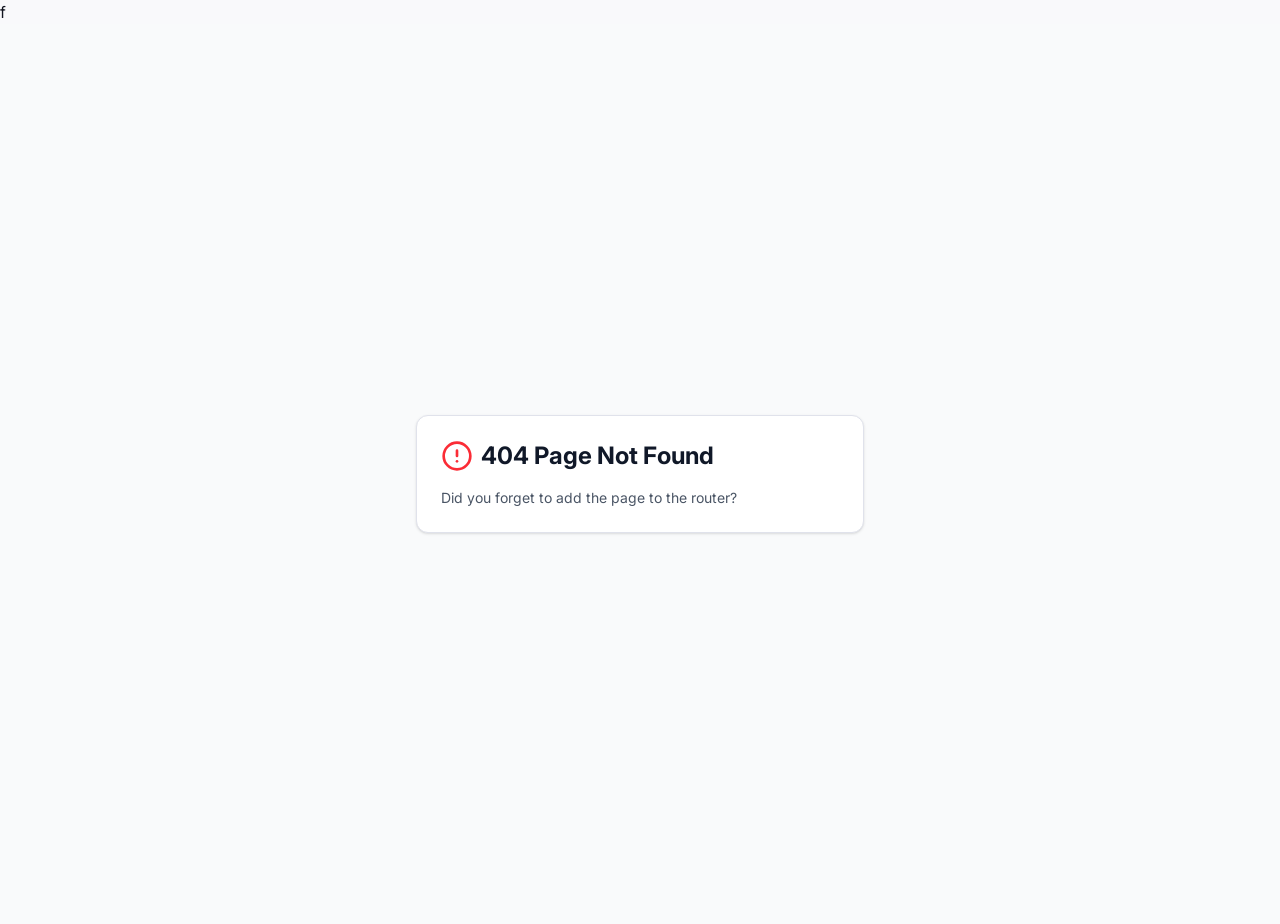
==== commit c9cb2dae: "Update meta tags for portfolio description Updated the meta description and Open Graph tags to refle" ====
--- a/index.html
+++ b/index.html
@@ -4,14 +4,14 @@
     <meta charset="UTF-8" />
     <meta name="viewport" content="width=device-width, initial-scale=1.0, maximum-scale=1" />
     <title>Varun R - Portfolio</title>
-    <meta name="description" content="Varun R - Portfolio — built on Replit. Update this description to reflect the app." />
+    <meta name="description" content="Portfolio of Varun R: Network Security Trainee and Computer Science graduate specializing in enterprise routing, physical Cisco configurations, and data analytics." />f
     <meta name="robots" content="index, follow" />
     <meta property="og:title" content="Varun R - Portfolio" />
-    <meta property="og:description" content="Varun R - Portfolio — built on Replit. Update this description to reflect the app." />
+    <meta property="og:description" content="Portfolio of Varun R: Network Security Trainee and Computer Science graduate specializing in enterprise routing, physical Cisco configurations, and data analytics." />
     <meta property="og:type" content="website" />
     <meta name="twitter:card" content="summary_large_image" />
     <meta name="twitter:title" content="Varun R - Portfolio" />
-    <meta name="twitter:description" content="Varun R - Portfolio — built on Replit. Update this description to reflect the app." />
+    <meta name="twitter:description" content="Portfolio of Varun R: Network Security Trainee and Computer Science graduate specializing in enterprise routing, physical Cisco configurations, and data analytics." />
     <link rel="icon" type="image/svg+xml" href="/favicon.svg" />
     <link rel="preconnect" href="https://fonts.googleapis.com">
     <link rel="preconnect" href="https://fonts.gstatic.com" crossorigin>
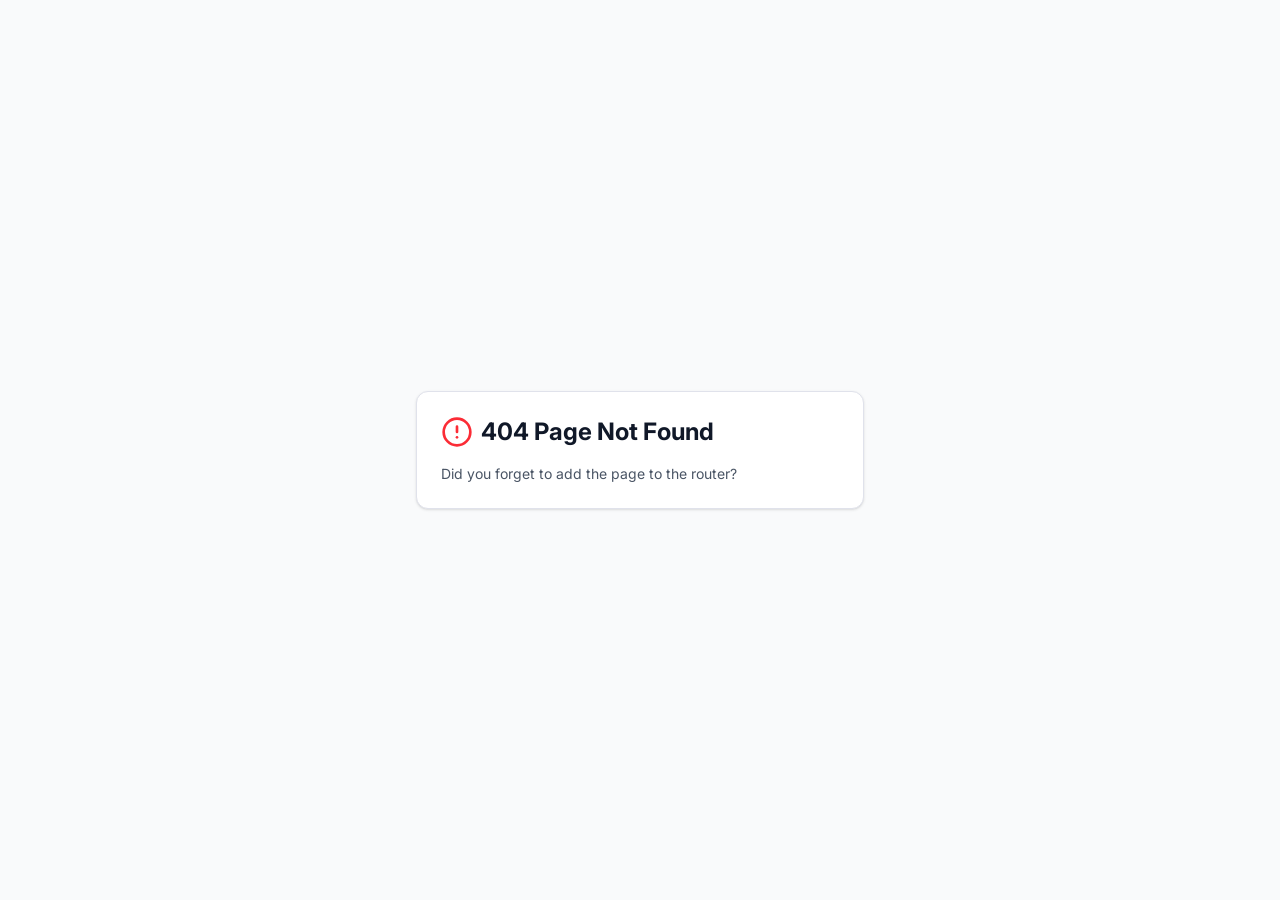
==== commit 212cb7a9: "Update index.html" ====
--- a/index.html
+++ b/index.html
@@ -4,7 +4,7 @@
     <meta charset="UTF-8" />
     <meta name="viewport" content="width=device-width, initial-scale=1.0, maximum-scale=1" />
     <title>Varun R - Portfolio</title>
-    <meta name="description" content="Portfolio of Varun R: Network Security Trainee and Computer Science graduate specializing in enterprise routing, physical Cisco configurations, and data analytics." />f
+    <meta name="description" content="Portfolio of Varun R: Network Security Trainee and Computer Science graduate specializing in enterprise routing, physical Cisco configurations, and data analytics." />
     <meta name="robots" content="index, follow" />
     <meta property="og:title" content="Varun R - Portfolio" />
     <meta property="og:description" content="Portfolio of Varun R: Network Security Trainee and Computer Science graduate specializing in enterprise routing, physical Cisco configurations, and data analytics." />
@@ -12,7 +12,7 @@
     <meta name="twitter:card" content="summary_large_image" />
     <meta name="twitter:title" content="Varun R - Portfolio" />
     <meta name="twitter:description" content="Portfolio of Varun R: Network Security Trainee and Computer Science graduate specializing in enterprise routing, physical Cisco configurations, and data analytics." />
-    <link rel="icon" type="image/svg+xml" href="/favicon.svg" />
+    <link rel="icon" type="image/svg+xml" href="/favicon.svg?v=2" />
     <link rel="preconnect" href="https://fonts.googleapis.com">
     <link rel="preconnect" href="https://fonts.gstatic.com" crossorigin>
     <link href="https://fonts.googleapis.com/css2?family=Inter:wght@400;500;600;700&display=swap" rel="stylesheet">
